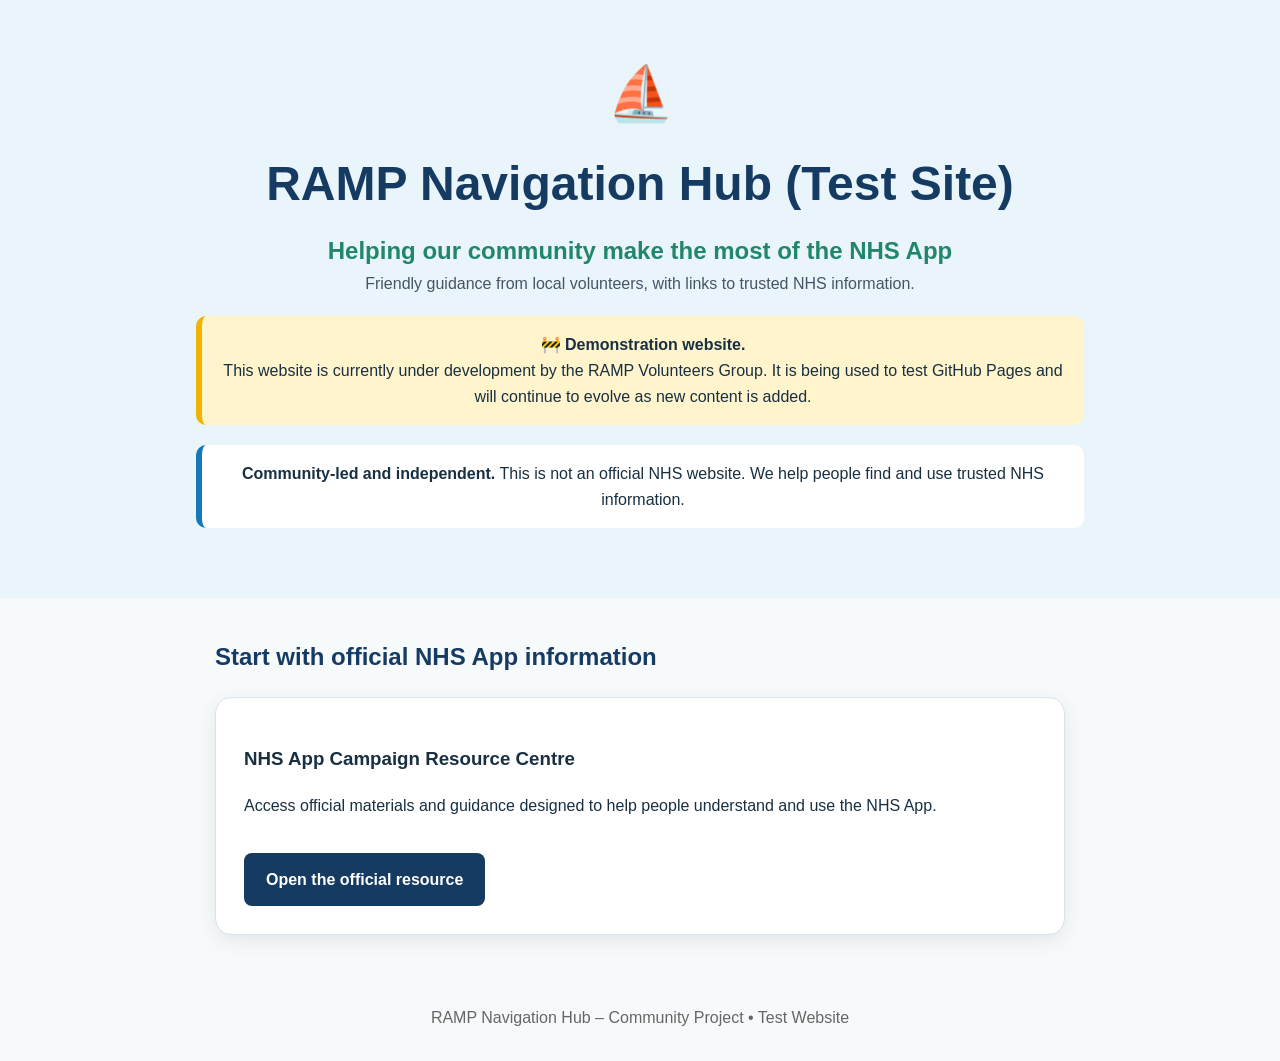
==== index.html @ baa87678 "Update index.html" ====
<!doctype html>
<html lang="en">
<head>
<meta charset="utf-8">
<meta name="viewport" content="width=device-width, initial-scale=1">
<title>RAMP Navigation Hub</title>
<style>
body{margin:0;font-family:Arial,sans-serif;background:#f7fafb;color:#183042;line-height:1.6}
.hero{background:#eaf5fb;padding:50px 20px;text-align:center}
h1{font-size:3rem;margin:.2em 0;color:#163b63}
h2{color:#163b63}
.tag{font-size:1.5rem;color:#22866d;font-weight:bold}
.intro{max-width:700px;margin:auto;color:#456}
.notice,.dev{max-width:850px;margin:20px auto;padding:16px;border-radius:10px}
.notice{background:#fff;border-left:6px solid #1479b8}
.dev{background:#fff4cc;border-left:6px solid #f0b400}
main{max-width:850px;margin:40px auto;padding:0 20px}
.card{background:white;border:1px solid #d9e3e8;border-radius:16px;padding:28px;box-shadow:0 6px 20px rgba(0,0,0,.08)}
.button{display:inline-block;margin-top:18px;background:#163b63;color:white;text-decoration:none;padding:14px 22px;border-radius:8px;font-weight:bold}
footer{text-align:center;padding:30px;color:#666}
</style>
</head>
<body>

<header class="hero">
<div style="font-size:54px">⛵</div>
<h1>RAMP Navigation Hub (Test Site)</h1>
<div class="tag">Helping our community make the most of the NHS App</div>
<p class="intro">Friendly guidance from local volunteers, with links to trusted NHS information.</p>

<div class="dev">
<strong>🚧 Demonstration website.</strong><br>
This website is currently under development by the RAMP Volunteers Group.
It is being used to test GitHub Pages and will continue to evolve as new content is added.
</div>

<div class="notice">
<strong>Community-led and independent.</strong>
This is not an official NHS website. We help people find and use trusted NHS information.
</div>
</header>

<main>
<h2>Start with official NHS App information</h2>

<div class="card">
<h3>NHS App Campaign Resource Centre</h3>
<p>Access official materials and guidance designed to help people understand and use the NHS App.</p>

<a class="button"
href="https://campaignresources.dhsc.gov.uk/campaigns/nhs-app/"
target="_blank">Open the official resource</a>
</div>
</main>

<footer>
RAMP Navigation Hub – Community Project • Test Website
</footer>

</body>
</html>
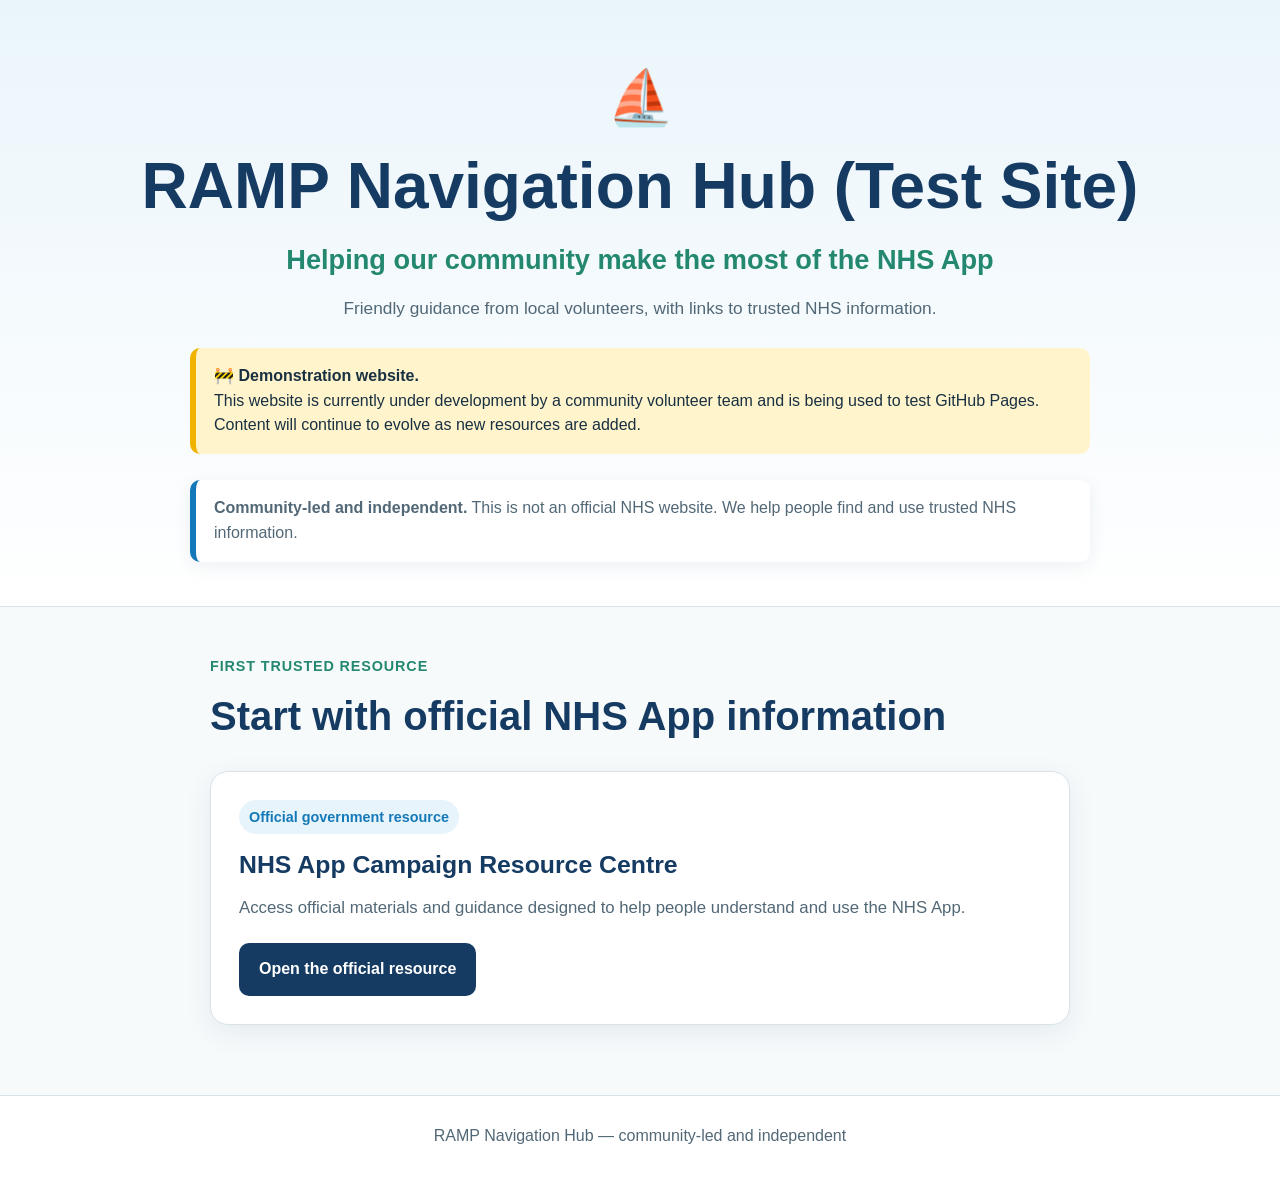
==== commit 6349e0c8: "Update index.html" ====
--- a/index.html
+++ b/index.html
@@ -1,62 +1,224 @@
-
 <!doctype html>
 <html lang="en">
 <head>
-<meta charset="utf-8">
-<meta name="viewport" content="width=device-width, initial-scale=1">
-<title>RAMP Navigation Hub</title>
-<style>
-body{margin:0;font-family:Arial,sans-serif;background:#f7fafb;color:#183042;line-height:1.6}
-.hero{background:#eaf5fb;padding:50px 20px;text-align:center}
-h1{font-size:3rem;margin:.2em 0;color:#163b63}
-h2{color:#163b63}
-.tag{font-size:1.5rem;color:#22866d;font-weight:bold}
-.intro{max-width:700px;margin:auto;color:#456}
-.notice,.dev{max-width:850px;margin:20px auto;padding:16px;border-radius:10px}
-.notice{background:#fff;border-left:6px solid #1479b8}
-.dev{background:#fff4cc;border-left:6px solid #f0b400}
-main{max-width:850px;margin:40px auto;padding:0 20px}
-.card{background:white;border:1px solid #d9e3e8;border-radius:16px;padding:28px;box-shadow:0 6px 20px rgba(0,0,0,.08)}
-.button{display:inline-block;margin-top:18px;background:#163b63;color:white;text-decoration:none;padding:14px 22px;border-radius:8px;font-weight:bold}
-footer{text-align:center;padding:30px;color:#666}
-</style>
+  <meta charset="utf-8">
+  <meta name="viewport" content="width=device-width, initial-scale=1">
+  <title>RAMP Navigation Hub (Test Site)</title>
+  <meta name="description" content="Helping our community make the most of the NHS App.">
+  <style>
+    :root {
+      --navy: #163b63;
+      --blue: #1479b8;
+      --green: #23886f;
+      --sky: #eaf5fb;
+      --yellow: #fff4cc;
+      --yellow-border: #f0b400;
+      --ink: #183042;
+      --muted: #526876;
+      --white: #ffffff;
+      --line: #d7e3e9;
+      --page: #f7fafb;
+    }
+
+    * { box-sizing: border-box; }
+
+    body {
+      margin: 0;
+      font-family: Arial, Helvetica, sans-serif;
+      color: var(--ink);
+      background: var(--page);
+      line-height: 1.55;
+    }
+
+    .hero {
+      background: linear-gradient(180deg, var(--sky), #ffffff);
+      padding: 56px 20px 44px;
+      text-align: center;
+      border-bottom: 1px solid var(--line);
+    }
+
+    .boat { font-size: 54px; margin-bottom: 12px; }
+
+    h1 {
+      margin: 0;
+      color: var(--navy);
+      font-size: clamp(2.2rem, 5vw, 4rem);
+      line-height: 1.08;
+    }
+
+    .strapline {
+      margin: 18px auto 0;
+      max-width: 760px;
+      color: var(--green);
+      font-size: clamp(1.2rem, 3vw, 1.7rem);
+      font-weight: 700;
+    }
+
+    .intro {
+      margin: 14px auto 0;
+      max-width: 720px;
+      color: var(--muted);
+      font-size: 1.08rem;
+    }
+
+    .banner,
+    .notice {
+      max-width: 900px;
+      margin: 26px auto 0;
+      padding: 16px 18px;
+      border-radius: 10px;
+      text-align: left;
+    }
+
+    .banner {
+      background: var(--yellow);
+      border-left: 6px solid var(--yellow-border);
+    }
+
+    .notice {
+      background: var(--white);
+      border-left: 6px solid var(--blue);
+      color: var(--muted);
+      box-shadow: 0 4px 18px rgba(18, 54, 83, 0.07);
+    }
+
+    main {
+      max-width: 900px;
+      margin: 0 auto;
+      padding: 48px 20px 70px;
+    }
+
+    .eyebrow {
+      color: var(--green);
+      font-weight: 700;
+      letter-spacing: .06em;
+      text-transform: uppercase;
+      font-size: .9rem;
+    }
+
+    h2 {
+      margin: 8px 0 24px;
+      color: var(--navy);
+      font-size: clamp(1.8rem, 4vw, 2.5rem);
+    }
+
+    .resource-card {
+      background: var(--white);
+      border: 1px solid var(--line);
+      border-radius: 18px;
+      padding: 28px;
+      box-shadow: 0 8px 28px rgba(18, 54, 83, 0.08);
+    }
+
+    .badge {
+      display: inline-block;
+      background: #e8f4fb;
+      color: var(--blue);
+      font-weight: 700;
+      padding: 6px 10px;
+      border-radius: 999px;
+      font-size: .9rem;
+      margin-bottom: 12px;
+    }
+
+    .resource-card h3 {
+      margin: 0 0 10px;
+      color: var(--navy);
+      font-size: 1.55rem;
+    }
+
+    .resource-card p {
+      margin: 0 0 22px;
+      color: var(--muted);
+      font-size: 1.05rem;
+    }
+
+    .button {
+      display: inline-block;
+      background: var(--navy);
+      color: var(--white);
+      text-decoration: none;
+      font-weight: 700;
+      padding: 14px 20px;
+      border-radius: 10px;
+    }
+
+    .button:hover,
+    .button:focus {
+      background: var(--blue);
+      outline: 3px solid var(--yellow-border);
+      outline-offset: 3px;
+    }
+
+    footer {
+      text-align: center;
+      padding: 28px 20px 40px;
+      color: var(--muted);
+      border-top: 1px solid var(--line);
+      background: var(--white);
+    }
+
+    @media (max-width: 600px) {
+      .hero { padding-top: 38px; }
+      .banner,
+      .notice,
+      .resource-card { padding: 20px; }
+    }
+  </style>
 </head>
+
 <body>
-
-<header class="hero">
-<div style="font-size:54px">⛵</div>
-<h1>RAMP Navigation Hub (Test Site)</h1>
-<div class="tag">Helping our community make the most of the NHS App</div>
-<p class="intro">Friendly guidance from local volunteers, with links to trusted NHS information.</p>
-
-<div class="dev">
-<strong>🚧 Demonstration website.</strong><br>
-This website is currently under development by the RAMP Volunteers Group.
-It is being used to test GitHub Pages and will continue to evolve as new content is added.
-</div>
-
-<div class="notice">
-<strong>Community-led and independent.</strong>
-This is not an official NHS website. We help people find and use trusted NHS information.
-</div>
-</header>
-
-<main>
-<h2>Start with official NHS App information</h2>
-
-<div class="card">
-<h3>NHS App Campaign Resource Centre</h3>
-<p>Access official materials and guidance designed to help people understand and use the NHS App.</p>
-
-<a class="button"
-href="https://campaignresources.dhsc.gov.uk/campaigns/nhs-app/"
-target="_blank">Open the official resource</a>
-</div>
-</main>
-
-<footer>
-RAMP Navigation Hub – Community Project • Test Website
-</footer>
-
+  <header class="hero">
+    <div class="boat" aria-hidden="true">⛵</div>
+
+    <h1>RAMP Navigation Hub (Test Site)</h1>
+
+    <p class="strapline">
+      Helping our community make the most of the NHS App
+    </p>
+
+    <p class="intro">
+      Friendly guidance from local volunteers, with links to trusted NHS information.
+    </p>
+
+    <div class="banner">
+      <strong>🚧 Demonstration website.</strong><br>
+      This website is currently under development by a community volunteer team and is being used to test GitHub Pages.
+      Content will continue to evolve as new resources are added.
+    </div>
+
+    <div class="notice">
+      <strong>Community-led and independent.</strong>
+      This is not an official NHS website. We help people find and use trusted NHS information.
+    </div>
+  </header>
+
+  <main>
+    <div class="eyebrow">First trusted resource</div>
+
+    <h2>Start with official NHS App information</h2>
+
+    <article class="resource-card">
+      <div class="badge">Official government resource</div>
+
+      <h3>NHS App Campaign Resource Centre</h3>
+
+      <p>
+        Access official materials and guidance designed to help people understand and use the NHS App.
+      </p>
+
+      <a
+        class="button"
+        href="https://campaignresources.dhsc.gov.uk/campaigns/nhs-app/"
+        target="_blank"
+        rel="noopener noreferrer">
+        Open the official resource
+      </a>
+    </article>
+  </main>
+
+  <footer>
+    RAMP Navigation Hub — community-led and independent
+  </footer>
 </body>
 </html>
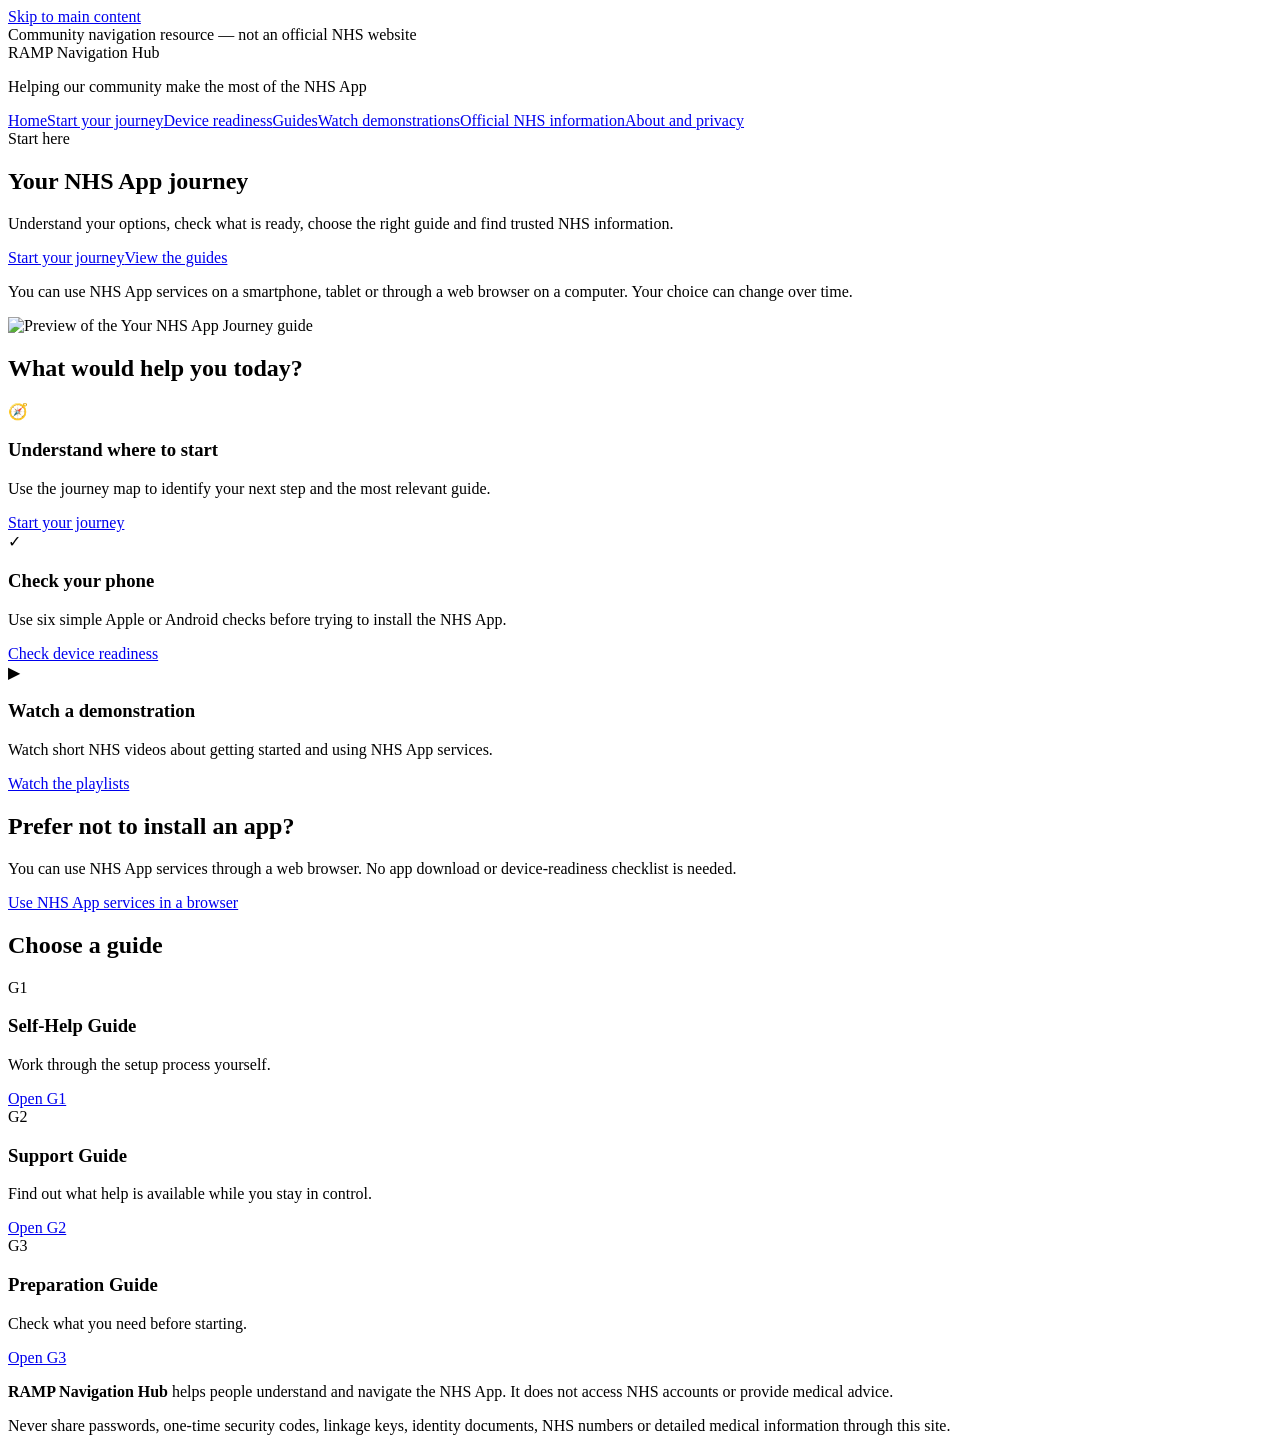
==== commit 14a7a509: "Add files via upload" ====
--- a/index.html
+++ b/index.html
@@ -1,224 +1,4 @@
-<!doctype html>
-<html lang="en">
-<head>
-  <meta charset="utf-8">
-  <meta name="viewport" content="width=device-width, initial-scale=1">
-  <title>RAMP Navigation Hub (Test Site)</title>
-  <meta name="description" content="Helping our community make the most of the NHS App.">
-  <style>
-    :root {
-      --navy: #163b63;
-      --blue: #1479b8;
-      --green: #23886f;
-      --sky: #eaf5fb;
-      --yellow: #fff4cc;
-      --yellow-border: #f0b400;
-      --ink: #183042;
-      --muted: #526876;
-      --white: #ffffff;
-      --line: #d7e3e9;
-      --page: #f7fafb;
-    }
-
-    * { box-sizing: border-box; }
-
-    body {
-      margin: 0;
-      font-family: Arial, Helvetica, sans-serif;
-      color: var(--ink);
-      background: var(--page);
-      line-height: 1.55;
-    }
-
-    .hero {
-      background: linear-gradient(180deg, var(--sky), #ffffff);
-      padding: 56px 20px 44px;
-      text-align: center;
-      border-bottom: 1px solid var(--line);
-    }
-
-    .boat { font-size: 54px; margin-bottom: 12px; }
-
-    h1 {
-      margin: 0;
-      color: var(--navy);
-      font-size: clamp(2.2rem, 5vw, 4rem);
-      line-height: 1.08;
-    }
-
-    .strapline {
-      margin: 18px auto 0;
-      max-width: 760px;
-      color: var(--green);
-      font-size: clamp(1.2rem, 3vw, 1.7rem);
-      font-weight: 700;
-    }
-
-    .intro {
-      margin: 14px auto 0;
-      max-width: 720px;
-      color: var(--muted);
-      font-size: 1.08rem;
-    }
-
-    .banner,
-    .notice {
-      max-width: 900px;
-      margin: 26px auto 0;
-      padding: 16px 18px;
-      border-radius: 10px;
-      text-align: left;
-    }
-
-    .banner {
-      background: var(--yellow);
-      border-left: 6px solid var(--yellow-border);
-    }
-
-    .notice {
-      background: var(--white);
-      border-left: 6px solid var(--blue);
-      color: var(--muted);
-      box-shadow: 0 4px 18px rgba(18, 54, 83, 0.07);
-    }
-
-    main {
-      max-width: 900px;
-      margin: 0 auto;
-      padding: 48px 20px 70px;
-    }
-
-    .eyebrow {
-      color: var(--green);
-      font-weight: 700;
-      letter-spacing: .06em;
-      text-transform: uppercase;
-      font-size: .9rem;
-    }
-
-    h2 {
-      margin: 8px 0 24px;
-      color: var(--navy);
-      font-size: clamp(1.8rem, 4vw, 2.5rem);
-    }
-
-    .resource-card {
-      background: var(--white);
-      border: 1px solid var(--line);
-      border-radius: 18px;
-      padding: 28px;
-      box-shadow: 0 8px 28px rgba(18, 54, 83, 0.08);
-    }
-
-    .badge {
-      display: inline-block;
-      background: #e8f4fb;
-      color: var(--blue);
-      font-weight: 700;
-      padding: 6px 10px;
-      border-radius: 999px;
-      font-size: .9rem;
-      margin-bottom: 12px;
-    }
-
-    .resource-card h3 {
-      margin: 0 0 10px;
-      color: var(--navy);
-      font-size: 1.55rem;
-    }
-
-    .resource-card p {
-      margin: 0 0 22px;
-      color: var(--muted);
-      font-size: 1.05rem;
-    }
-
-    .button {
-      display: inline-block;
-      background: var(--navy);
-      color: var(--white);
-      text-decoration: none;
-      font-weight: 700;
-      padding: 14px 20px;
-      border-radius: 10px;
-    }
-
-    .button:hover,
-    .button:focus {
-      background: var(--blue);
-      outline: 3px solid var(--yellow-border);
-      outline-offset: 3px;
-    }
-
-    footer {
-      text-align: center;
-      padding: 28px 20px 40px;
-      color: var(--muted);
-      border-top: 1px solid var(--line);
-      background: var(--white);
-    }
-
-    @media (max-width: 600px) {
-      .hero { padding-top: 38px; }
-      .banner,
-      .notice,
-      .resource-card { padding: 20px; }
-    }
-  </style>
-</head>
-
-<body>
-  <header class="hero">
-    <div class="boat" aria-hidden="true">⛵</div>
-
-    <h1>RAMP Navigation Hub (Test Site)</h1>
-
-    <p class="strapline">
-      Helping our community make the most of the NHS App
-    </p>
-
-    <p class="intro">
-      Friendly guidance from local volunteers, with links to trusted NHS information.
-    </p>
-
-    <div class="banner">
-      <strong>🚧 Demonstration website.</strong><br>
-      This website is currently under development by a community volunteer team and is being used to test GitHub Pages.
-      Content will continue to evolve as new resources are added.
-    </div>
-
-    <div class="notice">
-      <strong>Community-led and independent.</strong>
-      This is not an official NHS website. We help people find and use trusted NHS information.
-    </div>
-  </header>
-
-  <main>
-    <div class="eyebrow">First trusted resource</div>
-
-    <h2>Start with official NHS App information</h2>
-
-    <article class="resource-card">
-      <div class="badge">Official government resource</div>
-
-      <h3>NHS App Campaign Resource Centre</h3>
-
-      <p>
-        Access official materials and guidance designed to help people understand and use the NHS App.
-      </p>
-
-      <a
-        class="button"
-        href="https://campaignresources.dhsc.gov.uk/campaigns/nhs-app/"
-        target="_blank"
-        rel="noopener noreferrer">
-        Open the official resource
-      </a>
-    </article>
-  </main>
-
-  <footer>
-    RAMP Navigation Hub — community-led and independent
-  </footer>
-</body>
-</html>
+<!doctype html><html lang="en-GB"><head><meta charset="utf-8"><meta name="viewport" content="width=device-width,initial-scale=1"><meta name="description" content="Community guidance to help people discover, prepare for and use the NHS App."><title>Home | RAMP Navigation Hub</title><link rel="stylesheet" href="assets/css/styles.css"></head><body><a class="skip" href="#main">Skip to main content</a><div class="notice">Community navigation resource — not an official NHS website</div><header class="site-header"><div class="topbar"><div class="brand">RAMP Navigation Hub</div><p class="tagline">Helping our community make the most of the NHS App</p></div></header><nav class="nav" aria-label="Main navigation"><div class="nav-inner"><a href="index.html" aria-current="page">Home</a><a href="journey.html">Start your journey</a><a href="readiness.html">Device readiness</a><a href="guides.html">Guides</a><a href="videos.html">Watch demonstrations</a><a href="resources.html">Official NHS information</a><a href="about.html">About and privacy</a></div></nav><main id="main"><section class="hero"><div><span class="badge">Start here</span><h1>Your NHS App journey</h1><p class="lead">Understand your options, check what is ready, choose the right guide and find trusted NHS information.</p><div class="actions"><a class="button" href="journey.html">Start your journey</a><a class="button secondary" href="guides.html">View the guides</a></div><p class="small">You can use NHS App services on a smartphone, tablet or through a web browser on a computer. Your choice can change over time.</p></div><img src="assets/images/your-nhs-app-journey.jpg" alt="Preview of the Your NHS App Journey guide"></section>
+<h2>What would help you today?</h2><div class="grid"><article class="card blue"><div class="icon-route">🧭</div><h3>Understand where to start</h3><p>Use the journey map to identify your next step and the most relevant guide.</p><a href="journey.html">Start your journey</a></article><article class="card green"><div class="icon-route">✓</div><h3>Check your phone</h3><p>Use six simple Apple or Android checks before trying to install the NHS App.</p><a href="readiness.html">Check device readiness</a></article><article class="card orange"><div class="icon-route">▶</div><h3>Watch a demonstration</h3><p>Watch short NHS videos about getting started and using NHS App services.</p><a href="videos.html">Watch the playlists</a></article></div>
+<div class="callout green"><h2>Prefer not to install an app?</h2><p>You can use NHS App services through a web browser. No app download or device-readiness checklist is needed.</p><a class="button green" href="https://www.nhsapp.service.nhs.uk/" target="_blank" rel="noopener">Use NHS App services in a browser</a></div>
+<h2>Choose a guide</h2><div class="grid"><article class="card blue"><span class="badge">G1</span><h3>Self-Help Guide</h3><p>Work through the setup process yourself.</p><a href="guides.html#g1">Open G1</a></article><article class="card green"><span class="badge green">G2</span><h3>Support Guide</h3><p>Find out what help is available while you stay in control.</p><a href="guides.html#g2">Open G2</a></article><article class="card orange"><span class="badge orange">G3</span><h3>Preparation Guide</h3><p>Check what you need before starting.</p><a href="guides.html#g3">Open G3</a></article></div></main><footer class="footer"><div class="footer-inner"><p><strong>RAMP Navigation Hub</strong> helps people understand and navigate the NHS App. It does not access NHS accounts or provide medical advice.</p><p class="small">Never share passwords, one-time security codes, linkage keys, identity documents, NHS numbers or detailed medical information through this site.</p></div></footer><script src="assets/js/site.js"></script></body></html>
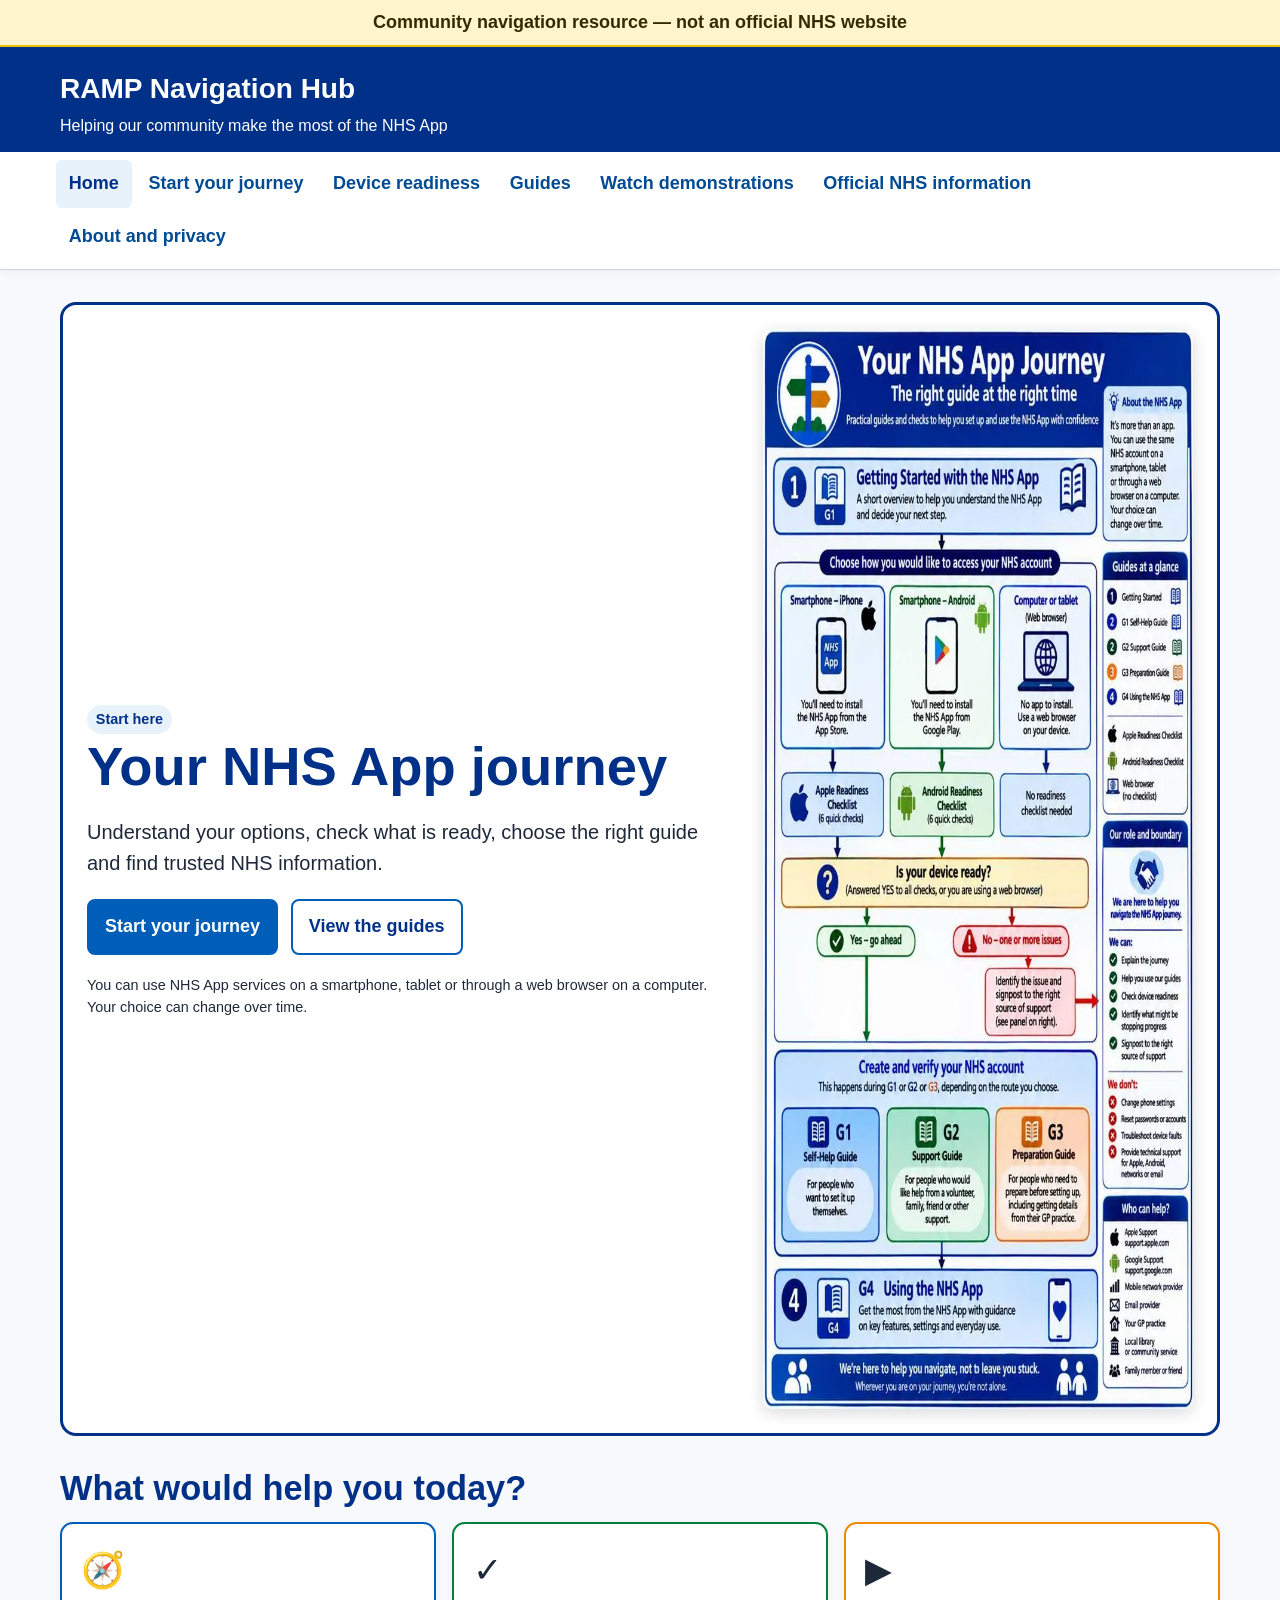
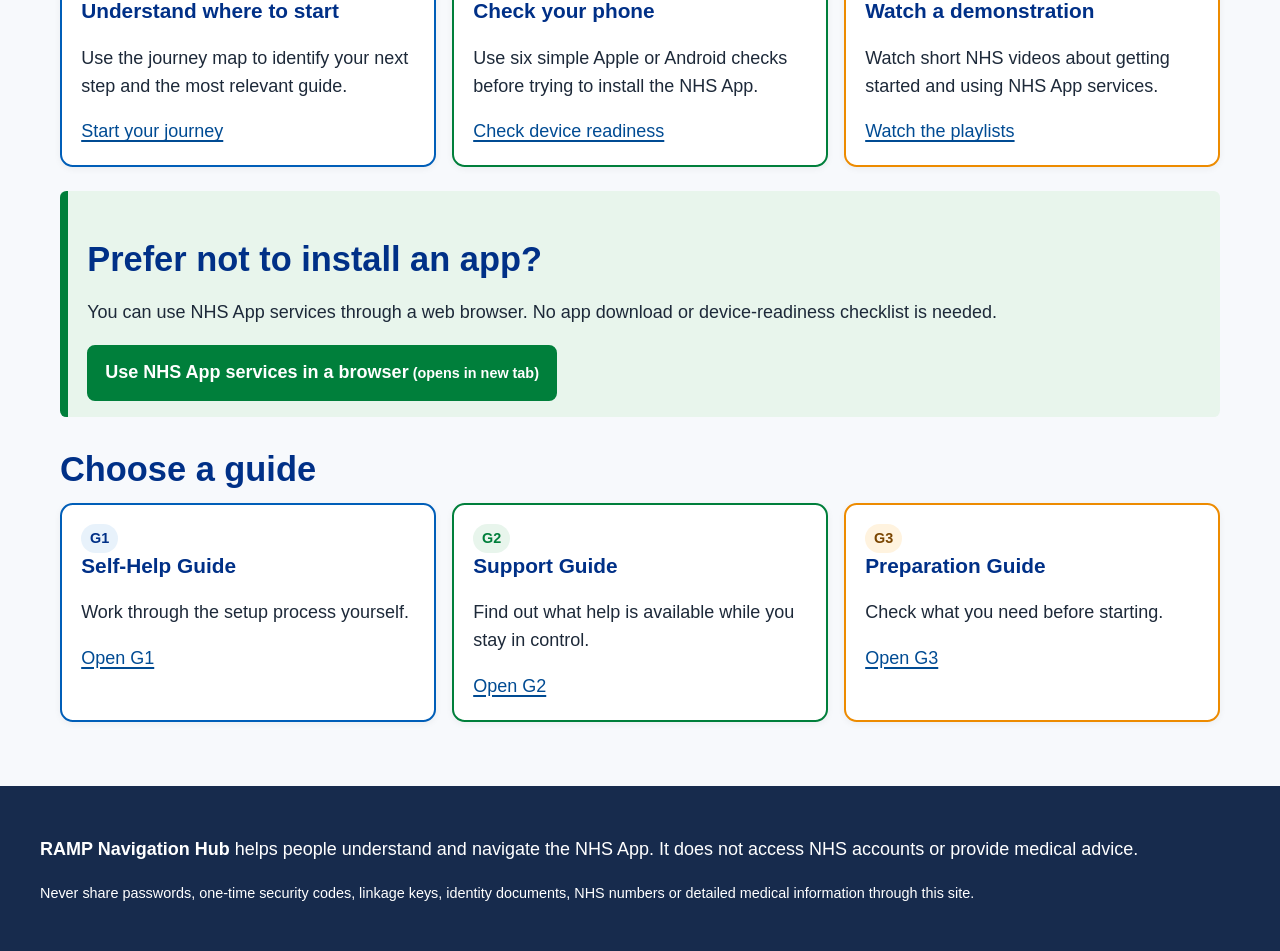
==== commit f1f8f38e: "Add files via upload" ====
--- a/index.html
+++ b/index.html
@@ -1,4 +1,5 @@
-<!doctype html><html lang="en-GB"><head><meta charset="utf-8"><meta name="viewport" content="width=device-width,initial-scale=1"><meta name="description" content="Community guidance to help people discover, prepare for and use the NHS App."><title>Home | RAMP Navigation Hub</title><link rel="stylesheet" href="assets/css/styles.css"></head><body><a class="skip" href="#main">Skip to main content</a><div class="notice">Community navigation resource — not an official NHS website</div><header class="site-header"><div class="topbar"><div class="brand">RAMP Navigation Hub</div><p class="tagline">Helping our community make the most of the NHS App</p></div></header><nav class="nav" aria-label="Main navigation"><div class="nav-inner"><a href="index.html" aria-current="page">Home</a><a href="journey.html">Start your journey</a><a href="readiness.html">Device readiness</a><a href="guides.html">Guides</a><a href="videos.html">Watch demonstrations</a><a href="resources.html">Official NHS information</a><a href="about.html">About and privacy</a></div></nav><main id="main"><section class="hero"><div><span class="badge">Start here</span><h1>Your NHS App journey</h1><p class="lead">Understand your options, check what is ready, choose the right guide and find trusted NHS information.</p><div class="actions"><a class="button" href="journey.html">Start your journey</a><a class="button secondary" href="guides.html">View the guides</a></div><p class="small">You can use NHS App services on a smartphone, tablet or through a web browser on a computer. Your choice can change over time.</p></div><img src="assets/images/your-nhs-app-journey.jpg" alt="Preview of the Your NHS App Journey guide"></section>
+<!DOCTYPE html>
+<html lang="en-GB"><head><meta charset="utf-8"/><meta content="width=device-width,initial-scale=1" name="viewport"/><meta content="Community guidance to help people discover, prepare for and use the NHS App." name="description"/><title>Home | RAMP Navigation Hub</title><link href="assets/css/styles.css" rel="stylesheet"/></head><body><a class="skip" href="#main">Skip to main content</a><div class="notice">Community navigation resource — not an official NHS website</div><header class="site-header"><div class="topbar"><div class="brand">RAMP Navigation Hub</div><p class="tagline">Helping our community make the most of the NHS App</p></div></header><nav aria-label="Main navigation" class="nav"><div class="nav-inner"><a aria-current="page" href="index.html">Home</a><a href="journey.html">Start your journey</a><a href="readiness.html">Device readiness</a><a href="guides.html">Guides</a><a href="videos.html">Watch demonstrations</a><a href="resources.html">Official NHS information</a><a href="about.html">About and privacy</a></div></nav><main id="main"><section class="hero"><div><span class="badge">Start here</span><h1>Your NHS App journey</h1><p class="lead">Understand your options, check what is ready, choose the right guide and find trusted NHS information.</p><div class="actions"><a class="button" href="journey.html">Start your journey</a><a class="button secondary" href="guides.html">View the guides</a></div><p class="small">You can use NHS App services on a smartphone, tablet or through a web browser on a computer. Your choice can change over time.</p></div><img alt="Preview of the Your NHS App Journey guide" decoding="async" fetchpriority="high" height="1080" loading="eager" src="assets/images/your-nhs-app-journey.webp" width="720"/></section>
 <h2>What would help you today?</h2><div class="grid"><article class="card blue"><div class="icon-route">🧭</div><h3>Understand where to start</h3><p>Use the journey map to identify your next step and the most relevant guide.</p><a href="journey.html">Start your journey</a></article><article class="card green"><div class="icon-route">✓</div><h3>Check your phone</h3><p>Use six simple Apple or Android checks before trying to install the NHS App.</p><a href="readiness.html">Check device readiness</a></article><article class="card orange"><div class="icon-route">▶</div><h3>Watch a demonstration</h3><p>Watch short NHS videos about getting started and using NHS App services.</p><a href="videos.html">Watch the playlists</a></article></div>
-<div class="callout green"><h2>Prefer not to install an app?</h2><p>You can use NHS App services through a web browser. No app download or device-readiness checklist is needed.</p><a class="button green" href="https://www.nhsapp.service.nhs.uk/" target="_blank" rel="noopener">Use NHS App services in a browser</a></div>
+<div class="callout green"><h2>Prefer not to install an app?</h2><p>You can use NHS App services through a web browser. No app download or device-readiness checklist is needed.</p><a class="button green" href="https://www.nhsapp.service.nhs.uk/" rel="noopener" target="_blank">Use NHS App services in a browser</a></div>
 <h2>Choose a guide</h2><div class="grid"><article class="card blue"><span class="badge">G1</span><h3>Self-Help Guide</h3><p>Work through the setup process yourself.</p><a href="guides.html#g1">Open G1</a></article><article class="card green"><span class="badge green">G2</span><h3>Support Guide</h3><p>Find out what help is available while you stay in control.</p><a href="guides.html#g2">Open G2</a></article><article class="card orange"><span class="badge orange">G3</span><h3>Preparation Guide</h3><p>Check what you need before starting.</p><a href="guides.html#g3">Open G3</a></article></div></main><footer class="footer"><div class="footer-inner"><p><strong>RAMP Navigation Hub</strong> helps people understand and navigate the NHS App. It does not access NHS accounts or provide medical advice.</p><p class="small">Never share passwords, one-time security codes, linkage keys, identity documents, NHS numbers or detailed medical information through this site.</p></div></footer><script src="assets/js/site.js"></script></body></html>
--- a/assets/css/styles.css
+++ b/assets/css/styles.css
@@ -0,0 +1,5 @@
+
+:root{--navy:#003087;--blue:#005eb8;--pale:#e8f2fb;--green:#007f3b;--pale-green:#e8f5ec;--orange:#ed8b00;--pale-orange:#fff3df;--purple:#4c1d95;--ink:#1d2939;--muted:#475467;--line:#cbd5e1;--bg:#f7f9fc;--white:#fff;--focus:#ffdd00}
+*{box-sizing:border-box}html{scroll-behavior:smooth}body{margin:0;font-family:Arial,Helvetica,sans-serif;color:var(--ink);background:var(--bg);line-height:1.55;font-size:18px}a{color:#004b93;text-decoration-thickness:2px;text-underline-offset:3px}a:hover{text-decoration-thickness:3px}a:focus,button:focus{outline:4px solid var(--focus);outline-offset:3px}.skip{position:absolute;left:-9999px}.skip:focus{left:1rem;top:1rem;background:#fff;padding:.7rem;z-index:1000}.site-header{background:var(--navy);color:#fff}.topbar{max-width:1200px;margin:auto;padding:1.25rem 1.25rem .8rem}.brand{font-size:1.75rem;font-weight:800}.tagline{margin:.2rem 0 0;font-size:1rem}.notice{background:#fff4cc;color:#332b00;border-bottom:2px solid #e6c200;padding:.55rem 1rem;text-align:center;font-weight:700}.nav{background:#fff;border-bottom:1px solid var(--line);box-shadow:0 2px 8px rgba(0,0,0,.05)}.nav-inner{max-width:1200px;margin:auto;display:flex;flex-wrap:wrap;gap:.25rem;padding:.5rem 1rem}.nav a{display:block;padding:.65rem .8rem;border-radius:.4rem;text-decoration:none;font-weight:700}.nav a[aria-current=page],.nav a:hover{background:var(--pale);color:var(--navy)}main{max-width:1200px;margin:auto;padding:2rem 1.25rem 4rem}h1{font-size:clamp(2rem,5vw,3.4rem);line-height:1.1;color:var(--navy);margin:.2rem 0 1rem}h2{font-size:clamp(1.5rem,3vw,2.15rem);line-height:1.2;color:var(--navy);margin:2rem 0 .8rem}h3{font-size:1.3rem;line-height:1.25}.lead{font-size:1.25rem;max-width:860px}.hero{display:grid;grid-template-columns:1.2fr .8fr;gap:2rem;align-items:center;background:#fff;border:3px solid var(--navy);border-radius:1rem;padding:1.5rem}.hero img{width:100%;border-radius:.6rem;box-shadow:0 4px 16px rgba(0,0,0,.15)}.actions{display:flex;flex-wrap:wrap;gap:.8rem;margin:1.2rem 0}.button{display:inline-block;background:var(--blue);color:#fff!important;text-decoration:none;padding:.75rem 1rem;border-radius:.5rem;font-weight:800;border:2px solid var(--blue)}.button:hover{background:var(--navy)}.button.secondary{background:#fff;color:var(--navy)!important}.button.green{background:var(--green);border-color:var(--green)}.button.orange{background:var(--orange);border-color:var(--orange);color:#1f1f1f!important}.grid{display:grid;grid-template-columns:repeat(3,minmax(0,1fr));gap:1rem}.grid.two{grid-template-columns:repeat(2,minmax(0,1fr))}.card{background:#fff;border:2px solid var(--line);border-radius:.8rem;padding:1.2rem;box-shadow:0 2px 7px rgba(0,0,0,.05)}.card h3{margin-top:0;color:var(--navy)}.card.blue{border-color:var(--blue)}.card.green{border-color:var(--green)}.card.orange{border-color:var(--orange)}.card img{width:100%;height:250px;object-fit:contain;background:#eef2f6;border-radius:.4rem}.badge{display:inline-block;padding:.2rem .55rem;border-radius:999px;background:var(--pale);color:var(--navy);font-size:.9rem;font-weight:800}.badge.green{background:var(--pale-green);color:var(--green)}.badge.orange{background:var(--pale-orange);color:#7a4500}.callout{border-left:8px solid var(--blue);background:var(--pale);padding:1rem 1.2rem;margin:1.5rem 0;border-radius:.4rem}.callout.warning{border-color:var(--orange);background:var(--pale-orange)}.callout.green{border-color:var(--green);background:var(--pale-green)}.checklist{list-style:none;padding:0}.checklist li{margin:.5rem 0;padding-left:2rem;position:relative}.checklist li:before{content:'✓';position:absolute;left:0;color:var(--green);font-weight:900}.steps{counter-reset:step;list-style:none;padding:0;display:grid;gap:.9rem}.steps li{counter-increment:step;background:#fff;border:2px solid var(--line);border-radius:.7rem;padding:1rem 1rem 1rem 4rem;position:relative}.steps li:before{content:counter(step);position:absolute;left:1rem;top:.8rem;width:2.2rem;height:2.2rem;border-radius:50%;background:var(--navy);color:#fff;display:grid;place-items:center;font-weight:900}.resource-list{display:grid;gap:.8rem}.resource{background:#fff;border:1px solid var(--line);border-radius:.6rem;padding:1rem}.resource h3{margin:.1rem 0 .4rem}.meta{color:var(--muted);font-size:.95rem}.video-wrap{position:relative;padding-bottom:56.25%;height:0;overflow:hidden;border-radius:.7rem;background:#111}.video-wrap iframe{position:absolute;inset:0;width:100%;height:100%;border:0}.video-list{padding-left:1.3rem}.video-list li{margin:.6rem 0}.table-wrap{overflow-x:auto}.sources{width:100%;border-collapse:collapse;background:#fff;font-size:.95rem}.sources th,.sources td{border:1px solid var(--line);padding:.65rem;vertical-align:top}.sources th{background:var(--navy);color:#fff;text-align:left}.footer{background:#172b4d;color:#fff;padding:2rem 1rem}.footer-inner{max-width:1200px;margin:auto}.footer a{color:#fff}.small{font-size:.9rem}.icon-route{font-size:2.2rem}.breadcrumbs{font-size:.95rem;margin-bottom:1rem}.breadcrumbs a{color:var(--muted)}@media(max-width:850px){body{font-size:17px}.hero,.grid,.grid.two{grid-template-columns:1fr}.card img{height:auto}.nav-inner{display:block}.nav a{border-radius:0}.hero{padding:1rem}}@media print{.nav,.notice,.actions,.skip{display:none}body{background:#fff;font-size:12pt}.card,.hero{box-shadow:none;break-inside:avoid}main{max-width:none;padding:0}}
+
+.video-placeholder{min-height:260px;border-radius:.7rem;background:#eef2f6;border:2px solid var(--line);display:flex;flex-direction:column;align-items:center;justify-content:center;text-align:center;padding:1.5rem}.video-placeholder p{max-width:34rem;margin:.35rem auto}.video-placeholder .button{font:inherit;cursor:pointer}.video-wrap{margin-top:1rem}
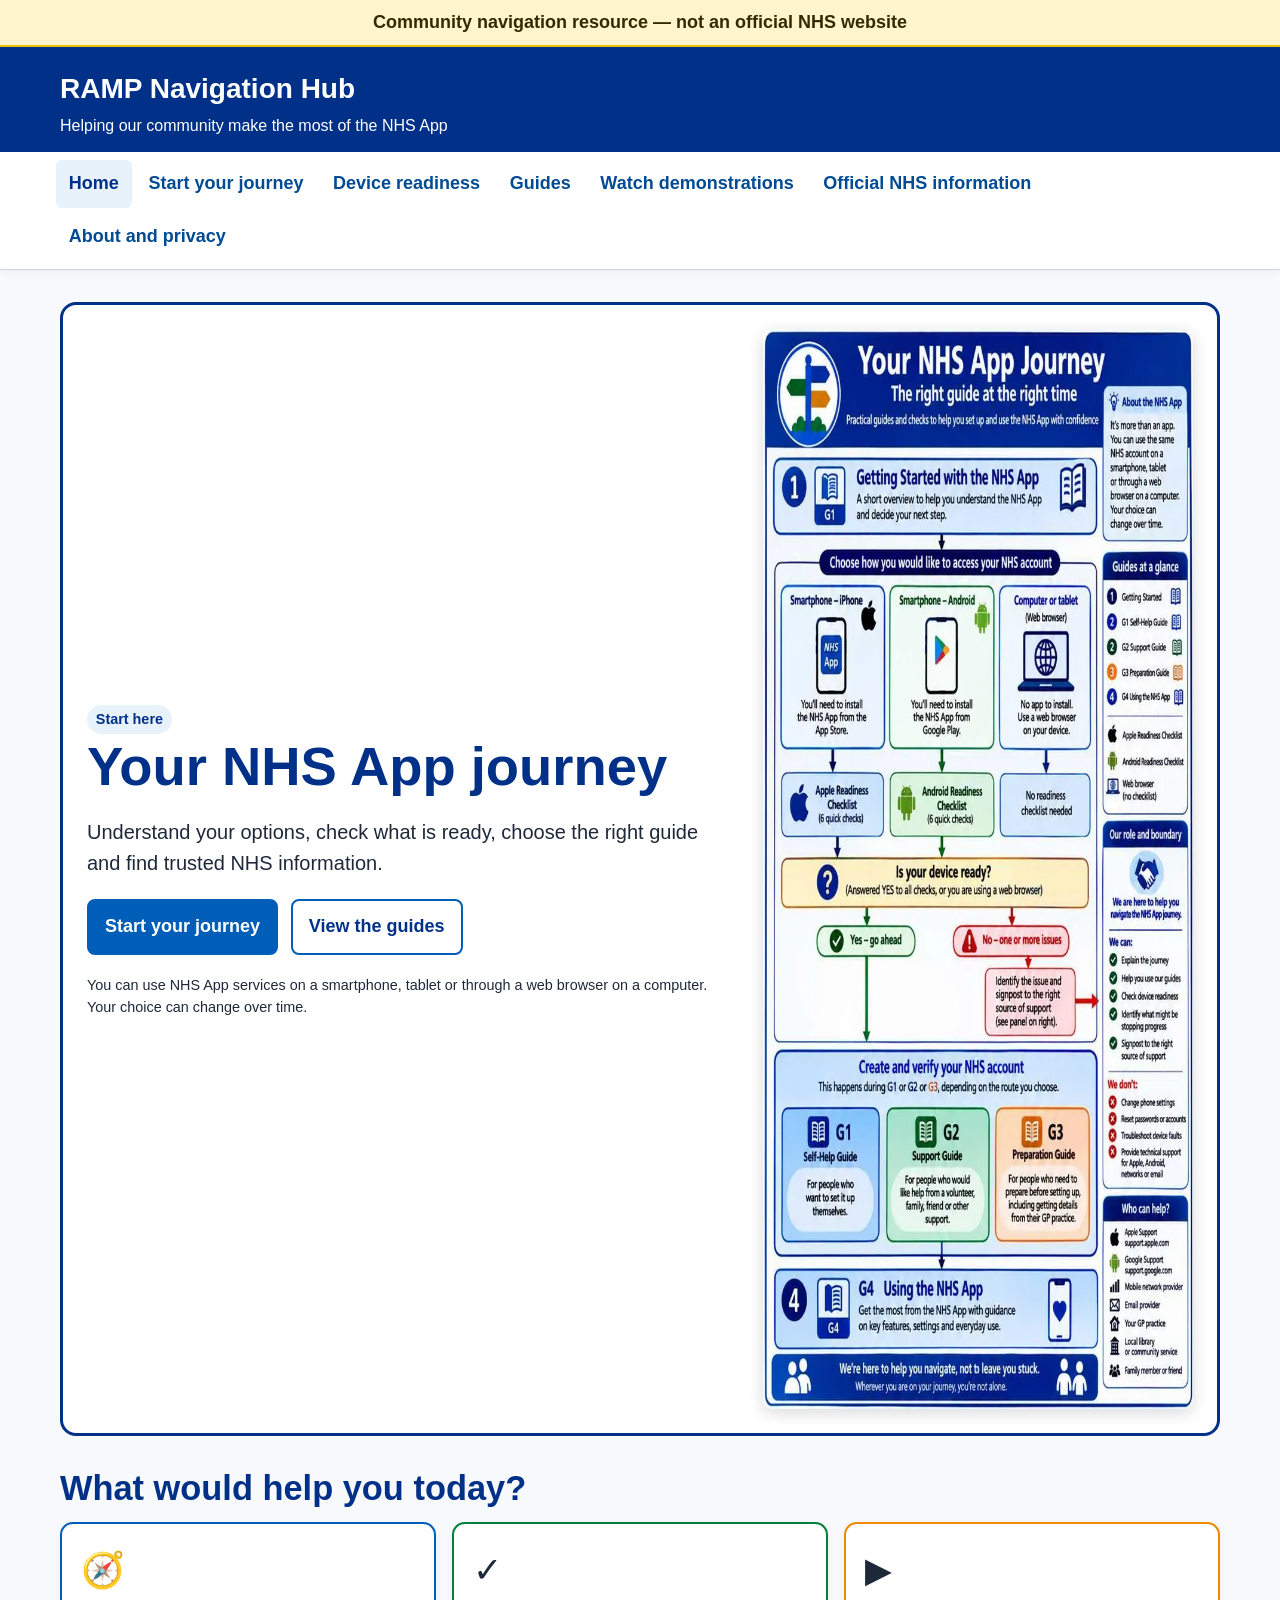
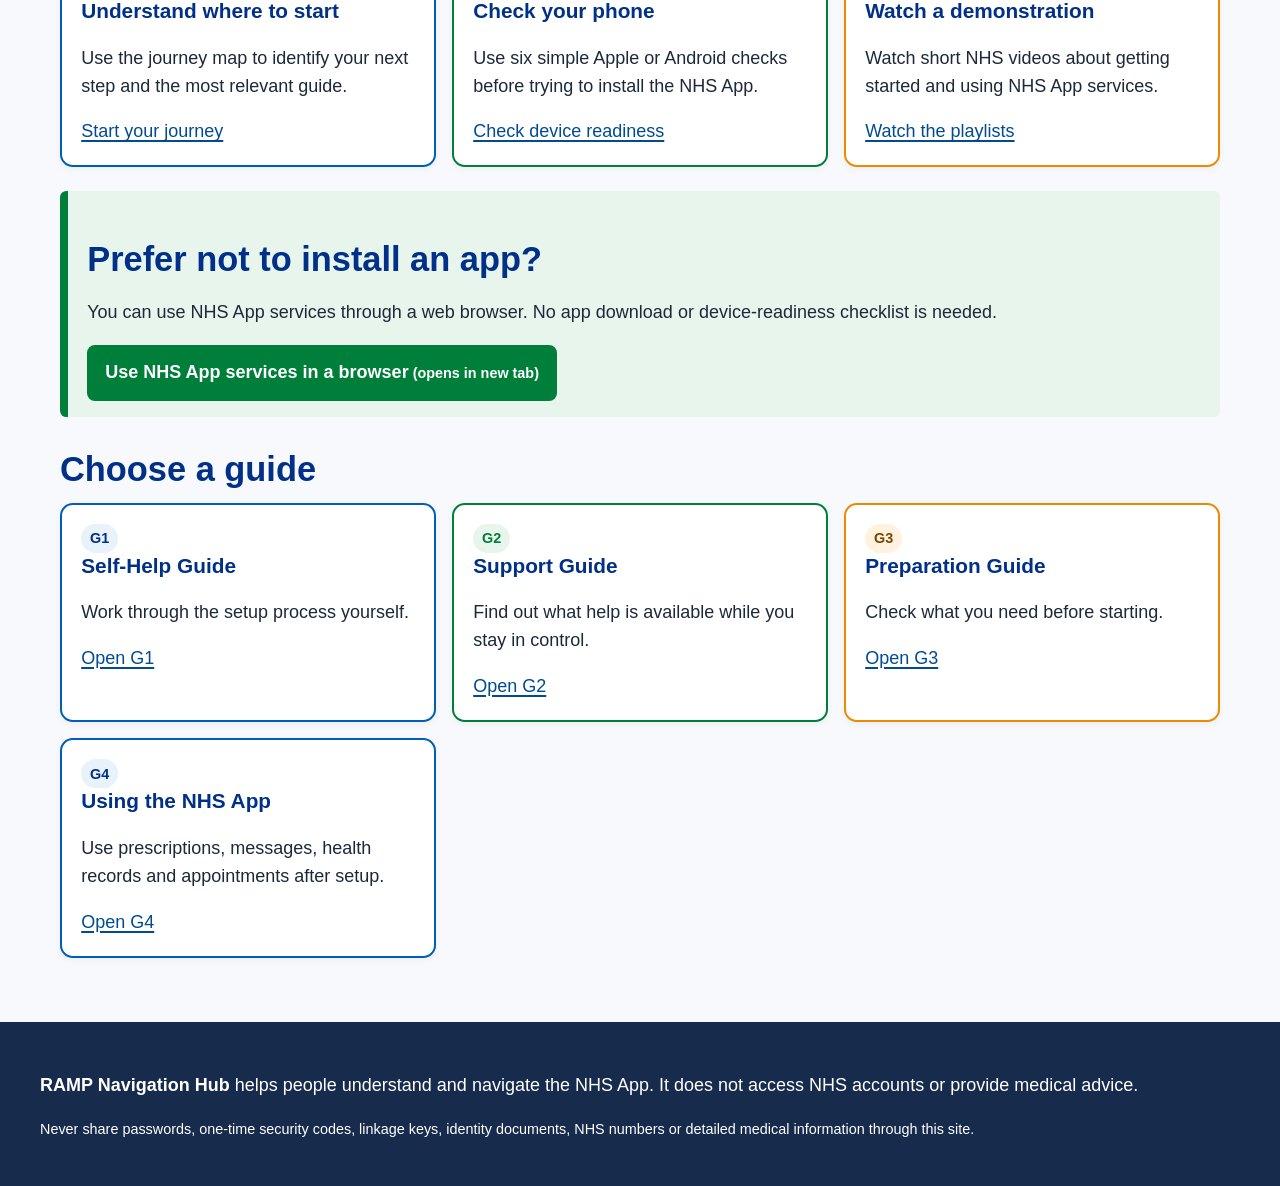
==== commit 0cfa2880: "Add files via upload" ====
--- a/index.html
+++ b/index.html
@@ -1,5 +1,6 @@
 <!DOCTYPE html>
+
 <html lang="en-GB"><head><meta charset="utf-8"/><meta content="width=device-width,initial-scale=1" name="viewport"/><meta content="Community guidance to help people discover, prepare for and use the NHS App." name="description"/><title>Home | RAMP Navigation Hub</title><link href="assets/css/styles.css" rel="stylesheet"/></head><body><a class="skip" href="#main">Skip to main content</a><div class="notice">Community navigation resource — not an official NHS website</div><header class="site-header"><div class="topbar"><div class="brand">RAMP Navigation Hub</div><p class="tagline">Helping our community make the most of the NHS App</p></div></header><nav aria-label="Main navigation" class="nav"><div class="nav-inner"><a aria-current="page" href="index.html">Home</a><a href="journey.html">Start your journey</a><a href="readiness.html">Device readiness</a><a href="guides.html">Guides</a><a href="videos.html">Watch demonstrations</a><a href="resources.html">Official NHS information</a><a href="about.html">About and privacy</a></div></nav><main id="main"><section class="hero"><div><span class="badge">Start here</span><h1>Your NHS App journey</h1><p class="lead">Understand your options, check what is ready, choose the right guide and find trusted NHS information.</p><div class="actions"><a class="button" href="journey.html">Start your journey</a><a class="button secondary" href="guides.html">View the guides</a></div><p class="small">You can use NHS App services on a smartphone, tablet or through a web browser on a computer. Your choice can change over time.</p></div><img alt="Preview of the Your NHS App Journey guide" decoding="async" fetchpriority="high" height="1080" loading="eager" src="assets/images/your-nhs-app-journey.webp" width="720"/></section>
 <h2>What would help you today?</h2><div class="grid"><article class="card blue"><div class="icon-route">🧭</div><h3>Understand where to start</h3><p>Use the journey map to identify your next step and the most relevant guide.</p><a href="journey.html">Start your journey</a></article><article class="card green"><div class="icon-route">✓</div><h3>Check your phone</h3><p>Use six simple Apple or Android checks before trying to install the NHS App.</p><a href="readiness.html">Check device readiness</a></article><article class="card orange"><div class="icon-route">▶</div><h3>Watch a demonstration</h3><p>Watch short NHS videos about getting started and using NHS App services.</p><a href="videos.html">Watch the playlists</a></article></div>
 <div class="callout green"><h2>Prefer not to install an app?</h2><p>You can use NHS App services through a web browser. No app download or device-readiness checklist is needed.</p><a class="button green" href="https://www.nhsapp.service.nhs.uk/" rel="noopener" target="_blank">Use NHS App services in a browser</a></div>
-<h2>Choose a guide</h2><div class="grid"><article class="card blue"><span class="badge">G1</span><h3>Self-Help Guide</h3><p>Work through the setup process yourself.</p><a href="guides.html#g1">Open G1</a></article><article class="card green"><span class="badge green">G2</span><h3>Support Guide</h3><p>Find out what help is available while you stay in control.</p><a href="guides.html#g2">Open G2</a></article><article class="card orange"><span class="badge orange">G3</span><h3>Preparation Guide</h3><p>Check what you need before starting.</p><a href="guides.html#g3">Open G3</a></article></div></main><footer class="footer"><div class="footer-inner"><p><strong>RAMP Navigation Hub</strong> helps people understand and navigate the NHS App. It does not access NHS accounts or provide medical advice.</p><p class="small">Never share passwords, one-time security codes, linkage keys, identity documents, NHS numbers or detailed medical information through this site.</p></div></footer><script src="assets/js/site.js"></script></body></html>+<h2>Choose a guide</h2><div class="grid"><article class="card blue"><span class="badge">G1</span><h3>Self-Help Guide</h3><p>Work through the setup process yourself.</p><a href="guides.html#g1">Open G1</a></article><article class="card green"><span class="badge green">G2</span><h3>Support Guide</h3><p>Find out what help is available while you stay in control.</p><a href="guides.html#g2">Open G2</a></article><article class="card orange"><span class="badge orange">G3</span><h3>Preparation Guide</h3><p>Check what you need before starting.</p><a href="guides.html#g3">Open G3</a></article><article class="card blue"><span class="badge">G4</span><h3>Using the NHS App</h3><p>Use prescriptions, messages, health records and appointments after setup.</p><a href="guides.html#g4">Open G4</a></article></div></main><footer class="footer"><div class="footer-inner"><p><strong>RAMP Navigation Hub</strong> helps people understand and navigate the NHS App. It does not access NHS accounts or provide medical advice.</p><p class="small">Never share passwords, one-time security codes, linkage keys, identity documents, NHS numbers or detailed medical information through this site.</p></div></footer><script src="assets/js/site.js"></script></body></html>
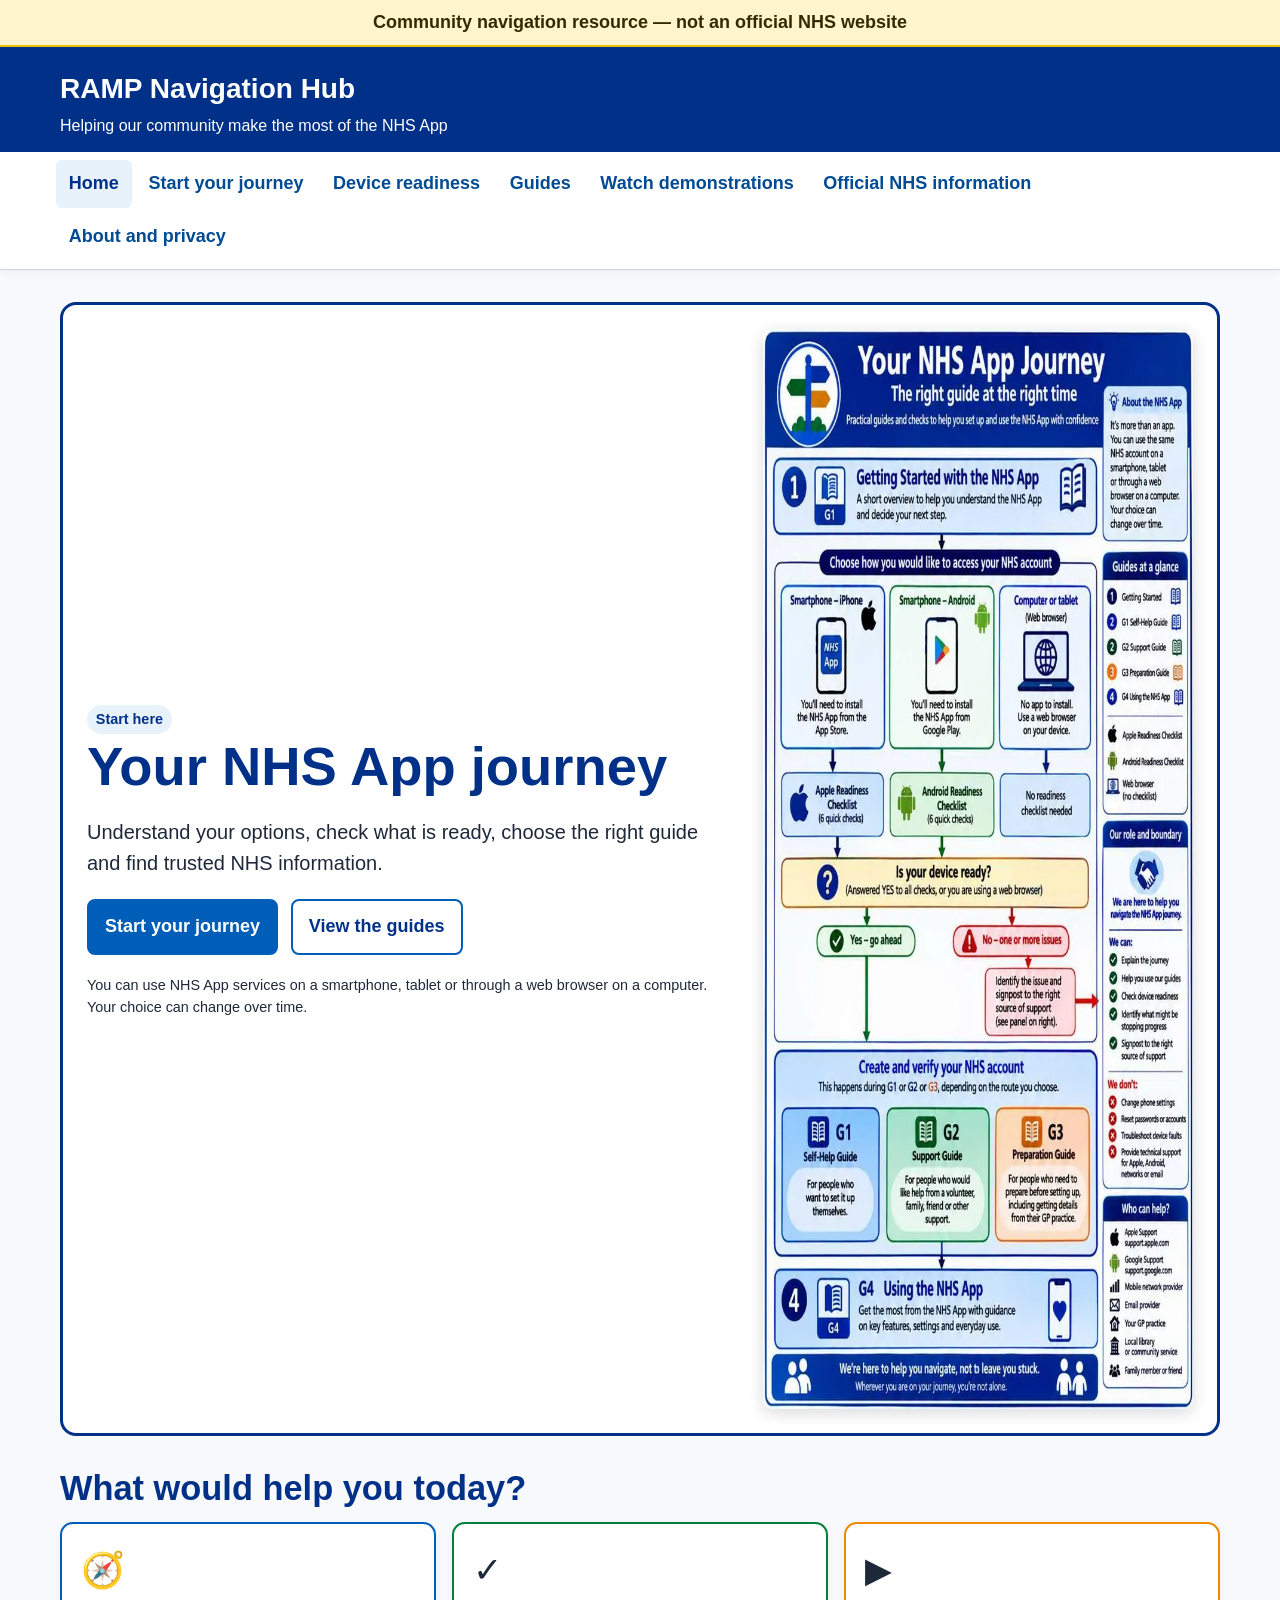
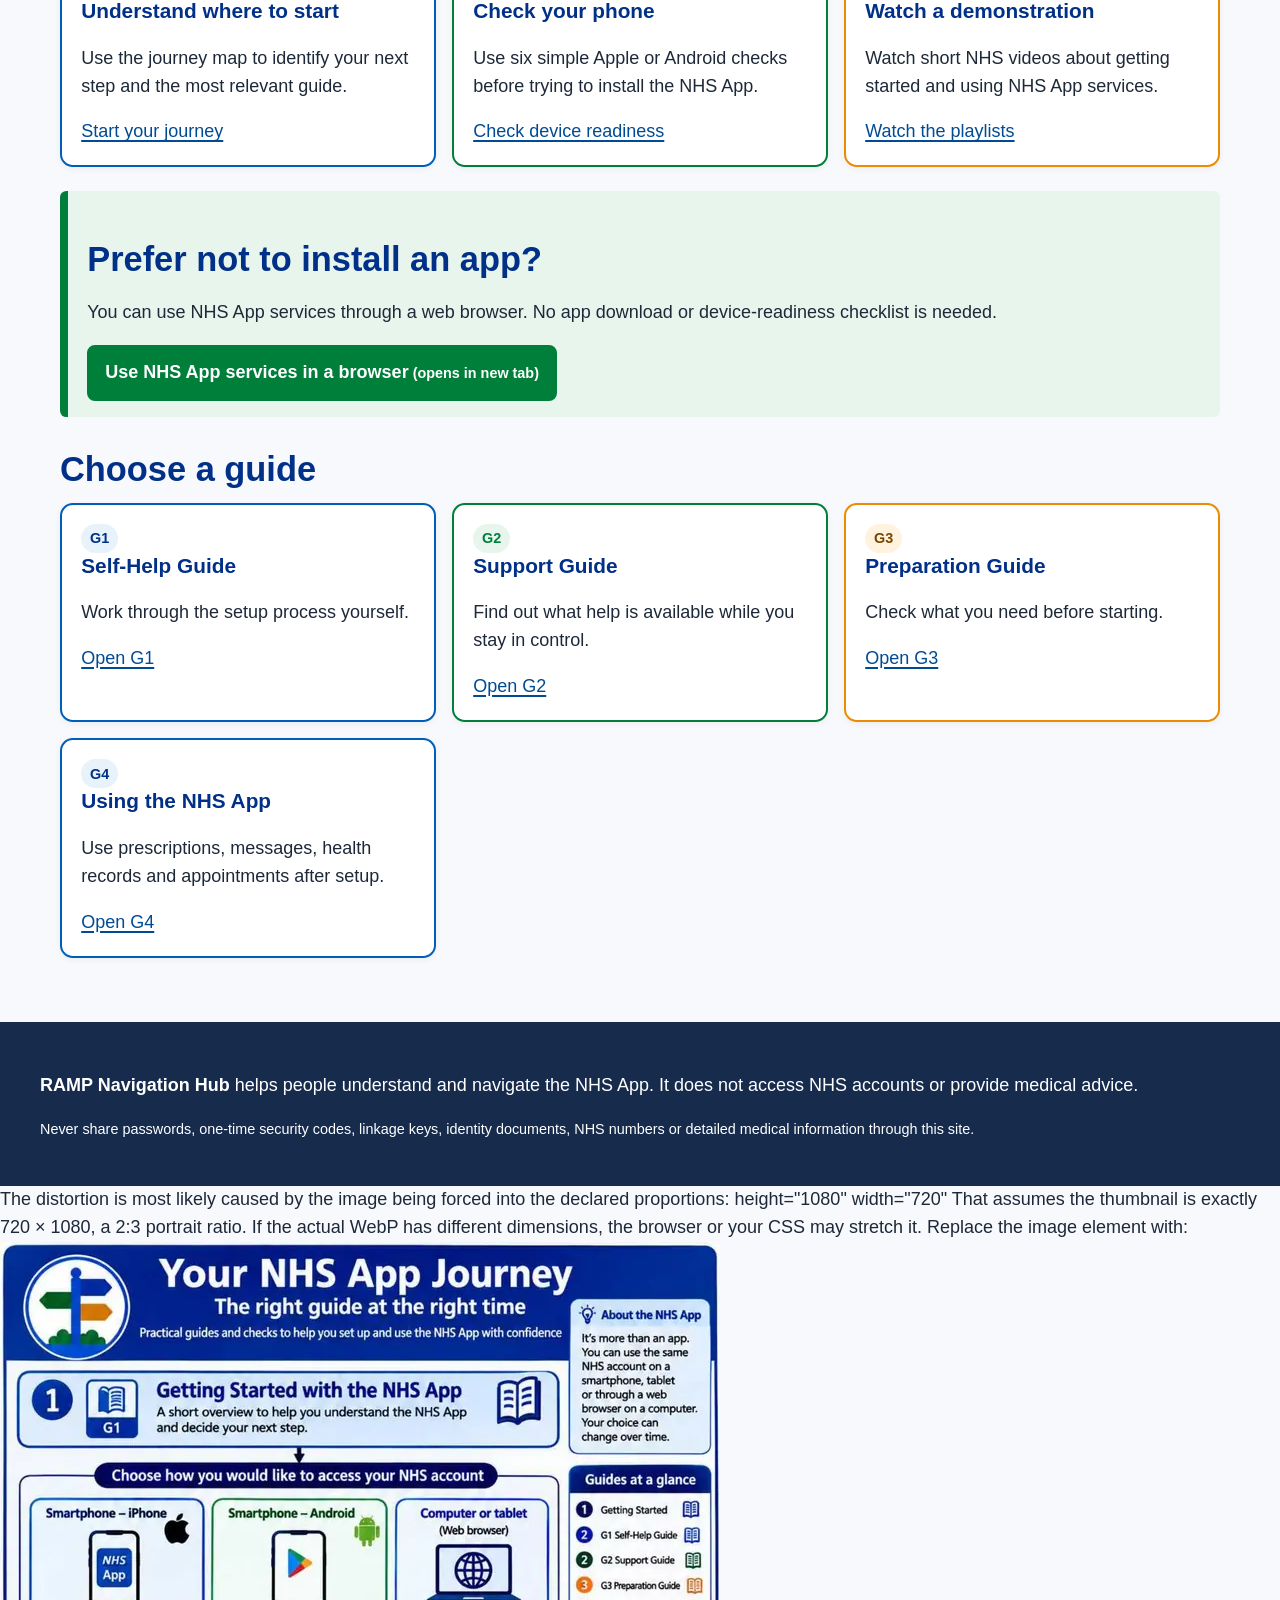
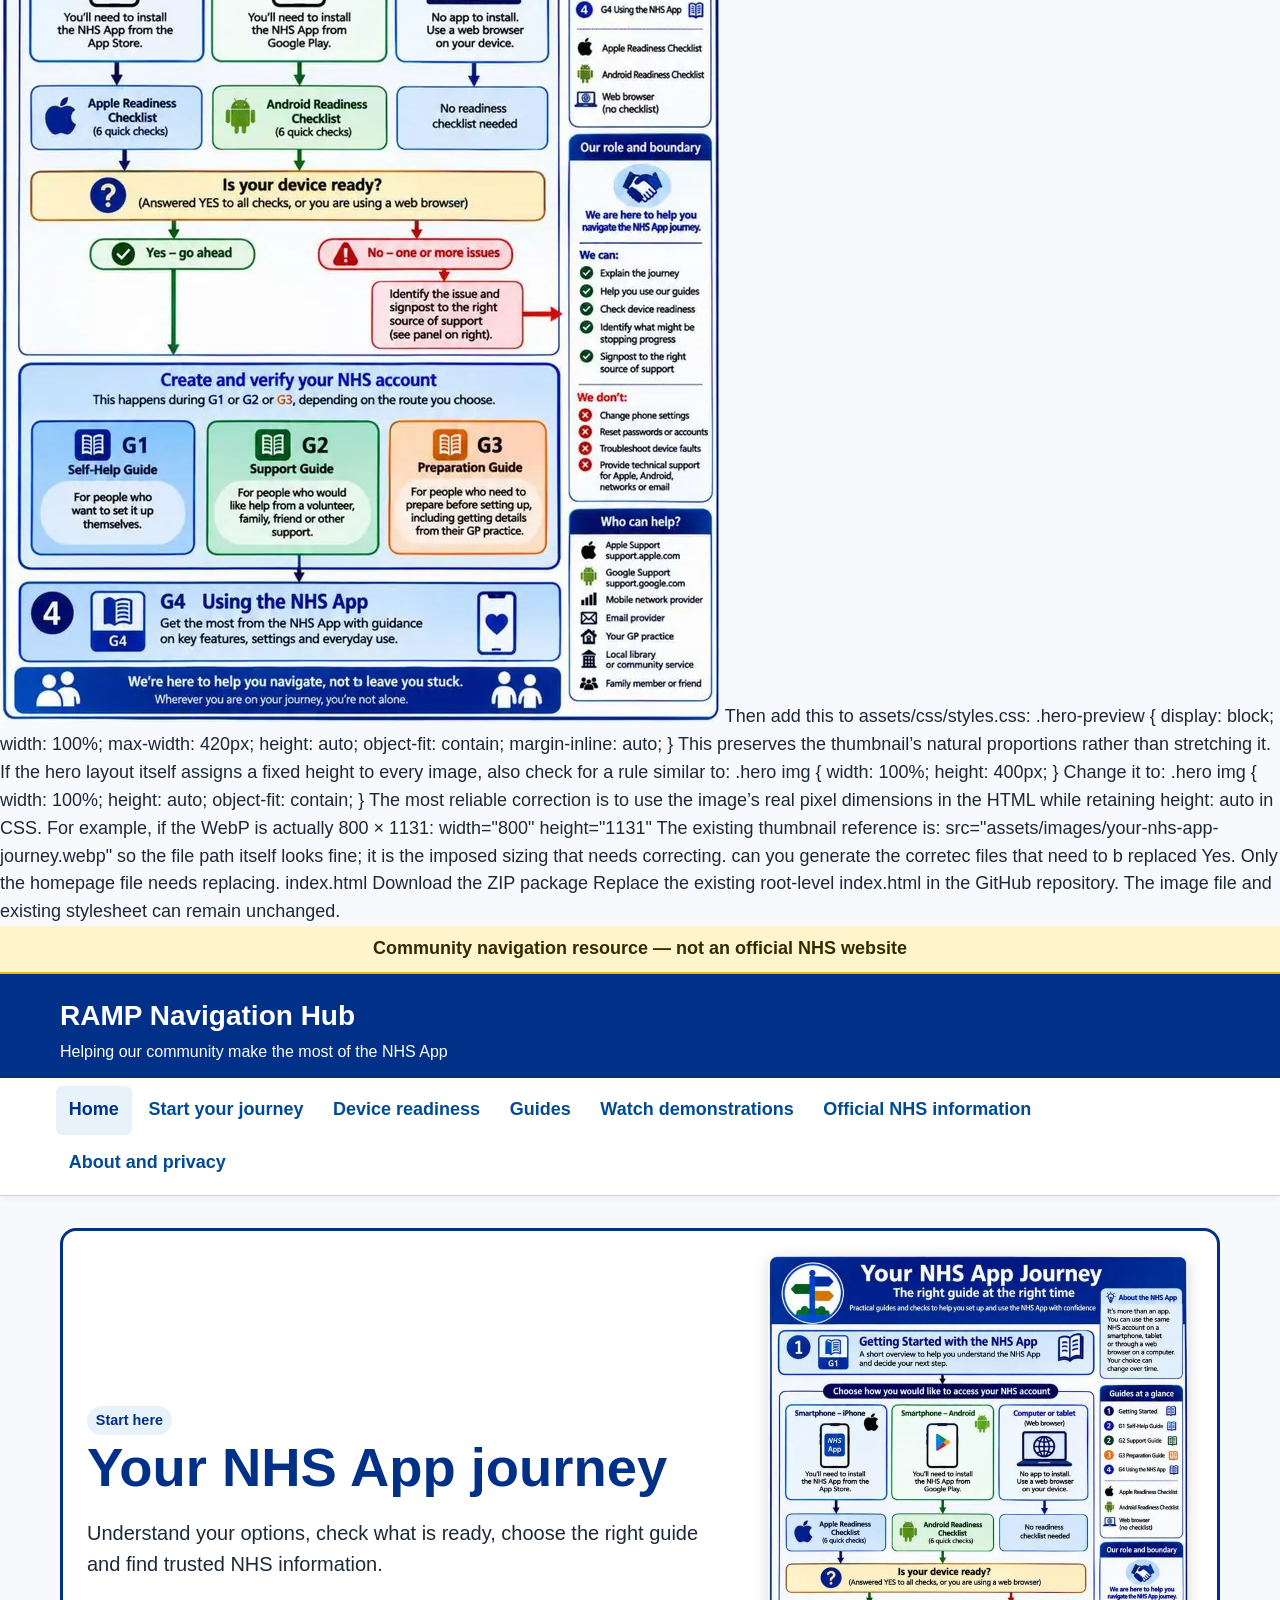
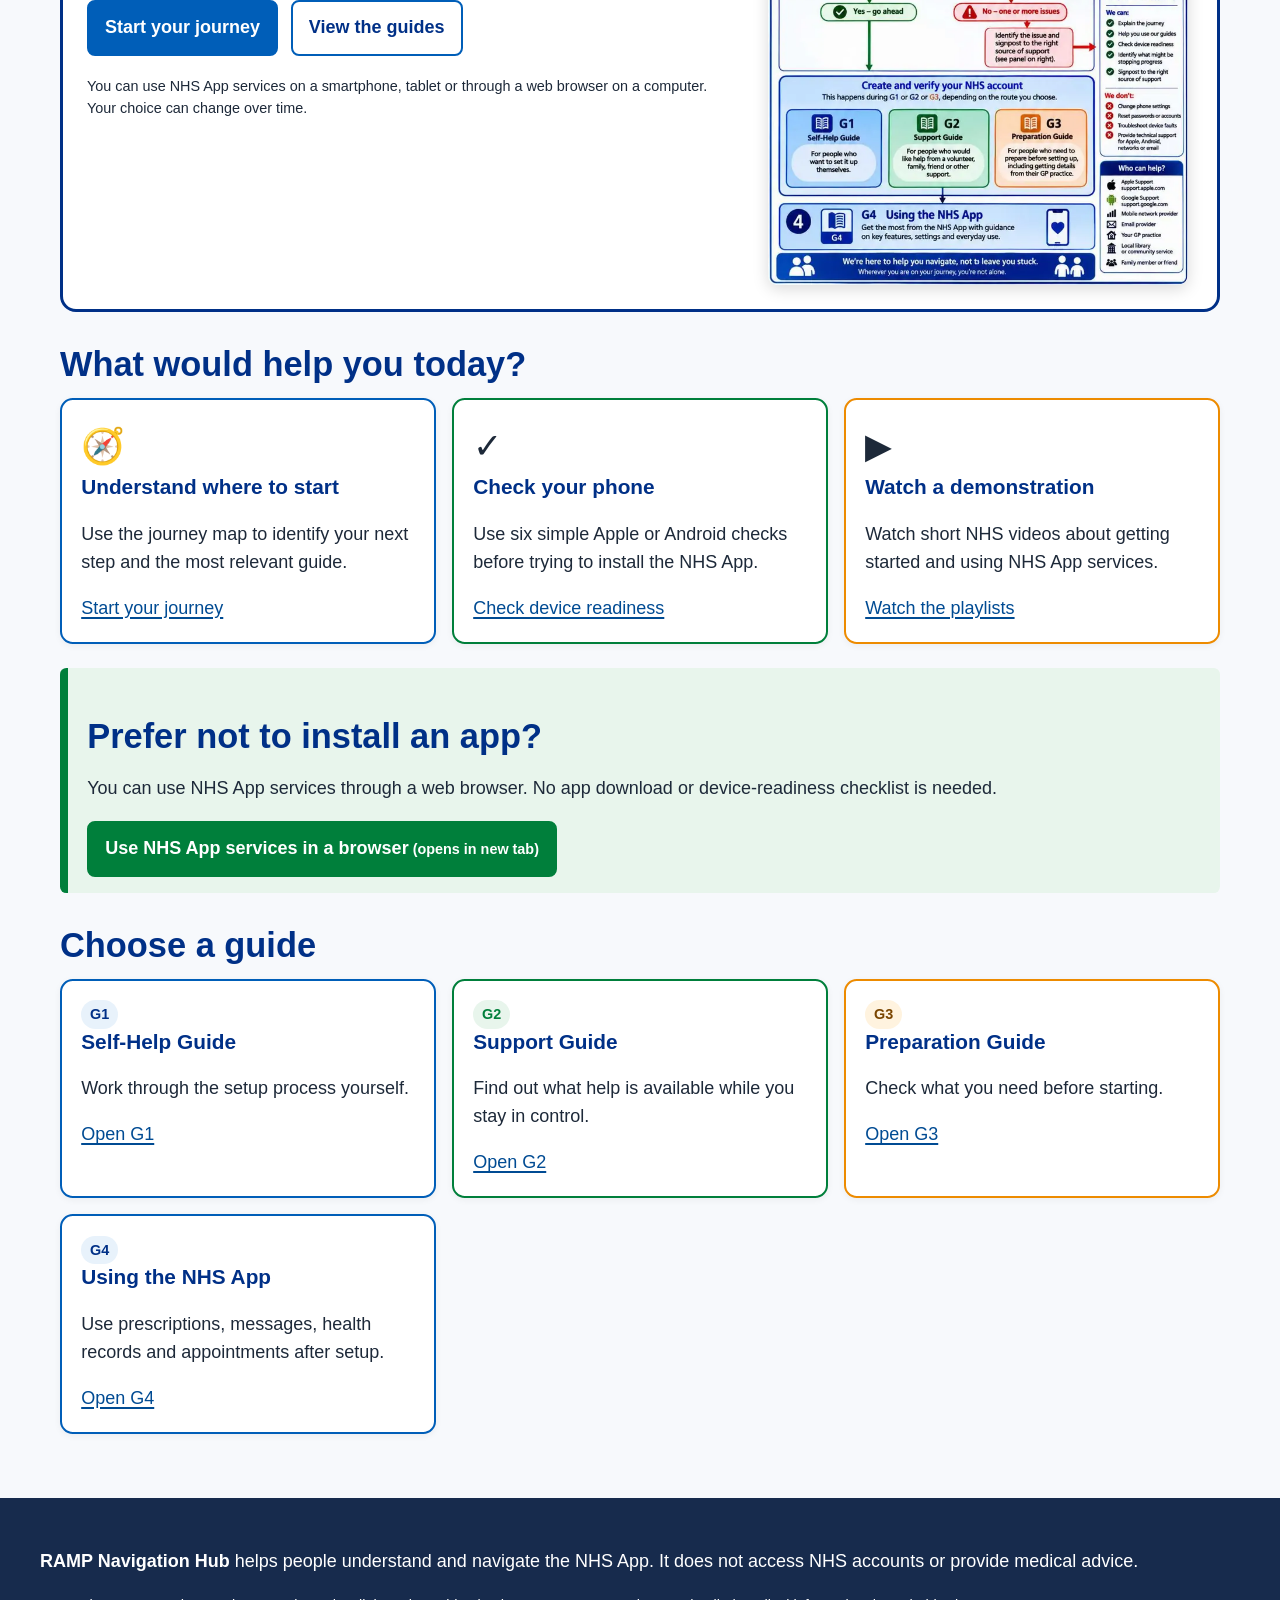
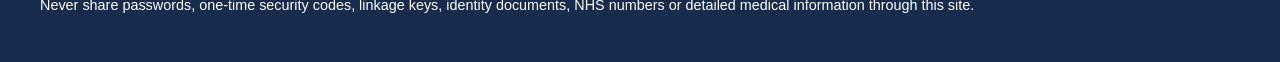
==== commit eeb70db8: "Update index.html" ====
--- a/index.html
+++ b/index.html
@@ -3,4 +3,195 @@
 <html lang="en-GB"><head><meta charset="utf-8"/><meta content="width=device-width,initial-scale=1" name="viewport"/><meta content="Community guidance to help people discover, prepare for and use the NHS App." name="description"/><title>Home | RAMP Navigation Hub</title><link href="assets/css/styles.css" rel="stylesheet"/></head><body><a class="skip" href="#main">Skip to main content</a><div class="notice">Community navigation resource — not an official NHS website</div><header class="site-header"><div class="topbar"><div class="brand">RAMP Navigation Hub</div><p class="tagline">Helping our community make the most of the NHS App</p></div></header><nav aria-label="Main navigation" class="nav"><div class="nav-inner"><a aria-current="page" href="index.html">Home</a><a href="journey.html">Start your journey</a><a href="readiness.html">Device readiness</a><a href="guides.html">Guides</a><a href="videos.html">Watch demonstrations</a><a href="resources.html">Official NHS information</a><a href="about.html">About and privacy</a></div></nav><main id="main"><section class="hero"><div><span class="badge">Start here</span><h1>Your NHS App journey</h1><p class="lead">Understand your options, check what is ready, choose the right guide and find trusted NHS information.</p><div class="actions"><a class="button" href="journey.html">Start your journey</a><a class="button secondary" href="guides.html">View the guides</a></div><p class="small">You can use NHS App services on a smartphone, tablet or through a web browser on a computer. Your choice can change over time.</p></div><img alt="Preview of the Your NHS App Journey guide" decoding="async" fetchpriority="high" height="1080" loading="eager" src="assets/images/your-nhs-app-journey.webp" width="720"/></section>
 <h2>What would help you today?</h2><div class="grid"><article class="card blue"><div class="icon-route">🧭</div><h3>Understand where to start</h3><p>Use the journey map to identify your next step and the most relevant guide.</p><a href="journey.html">Start your journey</a></article><article class="card green"><div class="icon-route">✓</div><h3>Check your phone</h3><p>Use six simple Apple or Android checks before trying to install the NHS App.</p><a href="readiness.html">Check device readiness</a></article><article class="card orange"><div class="icon-route">▶</div><h3>Watch a demonstration</h3><p>Watch short NHS videos about getting started and using NHS App services.</p><a href="videos.html">Watch the playlists</a></article></div>
 <div class="callout green"><h2>Prefer not to install an app?</h2><p>You can use NHS App services through a web browser. No app download or device-readiness checklist is needed.</p><a class="button green" href="https://www.nhsapp.service.nhs.uk/" rel="noopener" target="_blank">Use NHS App services in a browser</a></div>
-<h2>Choose a guide</h2><div class="grid"><article class="card blue"><span class="badge">G1</span><h3>Self-Help Guide</h3><p>Work through the setup process yourself.</p><a href="guides.html#g1">Open G1</a></article><article class="card green"><span class="badge green">G2</span><h3>Support Guide</h3><p>Find out what help is available while you stay in control.</p><a href="guides.html#g2">Open G2</a></article><article class="card orange"><span class="badge orange">G3</span><h3>Preparation Guide</h3><p>Check what you need before starting.</p><a href="guides.html#g3">Open G3</a></article><article class="card blue"><span class="badge">G4</span><h3>Using the NHS App</h3><p>Use prescriptions, messages, health records and appointments after setup.</p><a href="guides.html#g4">Open G4</a></article></div></main><footer class="footer"><div class="footer-inner"><p><strong>RAMP Navigation Hub</strong> helps people understand and navigate the NHS App. It does not access NHS accounts or provide medical advice.</p><p class="small">Never share passwords, one-time security codes, linkage keys, identity documents, NHS numbers or detailed medical information through this site.</p></div></footer><script src="assets/js/site.js"></script></body></html>+<h2>Choose a guide</h2><div class="grid"><article class="card blue"><span class="badge">G1</span><h3>Self-Help Guide</h3><p>Work through the setup process yourself.</p><a href="guides.html#g1">Open G1</a></article><article class="card green"><span class="badge green">G2</span><h3>Support Guide</h3><p>Find out what help is available while you stay in control.</p><a href="guides.html#g2">Open G2</a></article><article class="card orange"><span class="badge orange">G3</span><h3>Preparation Guide</h3><p>Check what you need before starting.</p><a href="guides.html#g3">Open G3</a></article><article class="card blue"><span class="badge">G4</span><h3>Using the NHS App</h3><p>Use prescriptions, messages, health records and appointments after setup.</p><a href="guides.html#g4">Open G4</a></article></div></main><footer class="footer"><div class="footer-inner"><p><strong>RAMP Navigation Hub</strong> helps people understand and navigate the NHS App. It does not access NHS accounts or provide medical advice.</p><p class="small">Never share passwords, one-time security codes, linkage keys, identity documents, NHS numbers or detailed medical information through this site.</p></div></footer><script src="assets/js/site.js"></script></body></html>
+
+
+The distortion is most likely caused by the image being forced into the declared proportions:
+
+height="1080"
+width="720"
+That assumes the thumbnail is exactly 720 × 1080, a 2:3 portrait ratio. If the actual WebP has different dimensions, the browser or your CSS may stretch it.
+
+Replace the image element with:
+
+<img
+  class="hero-preview"
+  src="assets/images/your-nhs-app-journey.webp"
+  alt="Preview of the Your NHS App Journey guide"
+  decoding="async"
+  fetchpriority="high"
+  loading="eager"
+/>
+Then add this to assets/css/styles.css:
+
+.hero-preview {
+  display: block;
+  width: 100%;
+  max-width: 420px;
+  height: auto;
+  object-fit: contain;
+  margin-inline: auto;
+}
+This preserves the thumbnail’s natural proportions rather than stretching it.
+
+If the hero layout itself assigns a fixed height to every image, also check for a rule similar to:
+
+.hero img {
+  width: 100%;
+  height: 400px;
+}
+Change it to:
+
+.hero img {
+  width: 100%;
+  height: auto;
+  object-fit: contain;
+}
+The most reliable correction is to use the image’s real pixel dimensions in the HTML while retaining height: auto in CSS. For example, if the WebP is actually 800 × 1131:
+
+width="800" height="1131"
+The existing thumbnail reference is:
+
+src="assets/images/your-nhs-app-journey.webp"
+so the file path itself looks fine; it is the imposed sizing that needs correcting.
+
+
+can you generate the corretec files that need to b replaced
+
+Yes. Only the homepage file needs replacing.
+
+index.html
+
+Download the ZIP package
+
+Replace the existing root-level index.html in the GitHub repository. The image file and existing stylesheet can remain unchanged. 
+
+<!DOCTYPE html>
+<html lang="en-GB">
+<head>
+  <meta charset="utf-8"/>
+  <meta content="width=device-width,initial-scale=1" name="viewport"/>
+  <meta content="Community guidance to help people discover, prepare for and use the NHS App." name="description"/>
+  <title>Home | RAMP Navigation Hub</title>
+  <link href="assets/css/styles.css" rel="stylesheet"/>
+</head>
+<body>
+  <a class="skip" href="#main">Skip to main content</a>
+  <div class="notice">Community navigation resource — not an official NHS website</div>
+
+  <header class="site-header">
+    <div class="topbar">
+      <div class="brand">RAMP Navigation Hub</div>
+      <p class="tagline">Helping our community make the most of the NHS App</p>
+    </div>
+  </header>
+
+  <nav aria-label="Main navigation" class="nav">
+    <div class="nav-inner">
+      <a aria-current="page" href="index.html">Home</a>
+      <a href="journey.html">Start your journey</a>
+      <a href="readiness.html">Device readiness</a>
+      <a href="guides.html">Guides</a>
+      <a href="videos.html">Watch demonstrations</a>
+      <a href="resources.html">Official NHS information</a>
+      <a href="about.html">About and privacy</a>
+    </div>
+  </nav>
+
+  <main id="main">
+    <section class="hero">
+      <div>
+        <span class="badge">Start here</span>
+        <h1>Your NHS App journey</h1>
+        <p class="lead">Understand your options, check what is ready, choose the right guide and find trusted NHS information.</p>
+        <div class="actions">
+          <a class="button" href="journey.html">Start your journey</a>
+          <a class="button secondary" href="guides.html">View the guides</a>
+        </div>
+        <p class="small">You can use NHS App services on a smartphone, tablet or through a web browser on a computer. Your choice can change over time.</p>
+      </div>
+
+      <img
+        alt="Preview of the Your NHS App Journey guide"
+        decoding="async"
+        fetchpriority="high"
+        loading="eager"
+        src="assets/images/your-nhs-app-journey.webp"
+        style="display:block;width:100%;max-width:420px;height:auto!important;object-fit:contain;margin-inline:auto;"
+      />
+    </section>
+
+    <h2>What would help you today?</h2>
+    <div class="grid">
+      <article class="card blue">
+        <div class="icon-route">🧭</div>
+        <h3>Understand where to start</h3>
+        <p>Use the journey map to identify your next step and the most relevant guide.</p>
+        <a href="journey.html">Start your journey</a>
+      </article>
+
+      <article class="card green">
+        <div class="icon-route">✓</div>
+        <h3>Check your phone</h3>
+        <p>Use six simple Apple or Android checks before trying to install the NHS App.</p>
+        <a href="readiness.html">Check device readiness</a>
+      </article>
+
+      <article class="card orange">
+        <div class="icon-route">▶</div>
+        <h3>Watch a demonstration</h3>
+        <p>Watch short NHS videos about getting started and using NHS App services.</p>
+        <a href="videos.html">Watch the playlists</a>
+      </article>
+    </div>
+
+    <div class="callout green">
+      <h2>Prefer not to install an app?</h2>
+      <p>You can use NHS App services through a web browser. No app download or device-readiness checklist is needed.</p>
+      <a class="button green" href="https://www.nhsapp.service.nhs.uk/" rel="noopener" target="_blank">Use NHS App services in a browser</a>
+    </div>
+
+    <h2>Choose a guide</h2>
+    <div class="grid">
+      <article class="card blue">
+        <span class="badge">G1</span>
+        <h3>Self-Help Guide</h3>
+        <p>Work through the setup process yourself.</p>
+        <a href="guides.html#g1">Open G1</a>
+      </article>
+
+      <article class="card green">
+        <span class="badge green">G2</span>
+        <h3>Support Guide</h3>
+        <p>Find out what help is available while you stay in control.</p>
+        <a href="guides.html#g2">Open G2</a>
+      </article>
+
+      <article class="card orange">
+        <span class="badge orange">G3</span>
+        <h3>Preparation Guide</h3>
+        <p>Check what you need before starting.</p>
+        <a href="guides.html#g3">Open G3</a>
+      </article>
+
+      <article class="card blue">
+        <span class="badge">G4</span>
+        <h3>Using the NHS App</h3>
+        <p>Use prescriptions, messages, health records and appointments after setup.</p>
+        <a href="guides.html#g4">Open G4</a>
+      </article>
+    </div>
+  </main>
+
+  <footer class="footer">
+    <div class="footer-inner">
+      <p><strong>RAMP Navigation Hub</strong> helps people understand and navigate the NHS App. It does not access NHS accounts or provide medical advice.</p>
+      <p class="small">Never share passwords, one-time security codes, linkage keys, identity documents, NHS numbers or detailed medical information through this site.</p>
+    </div>
+  </footer>
+
+  <script src="assets/js/site.js"></script>
+</body>
+</html>
+
+
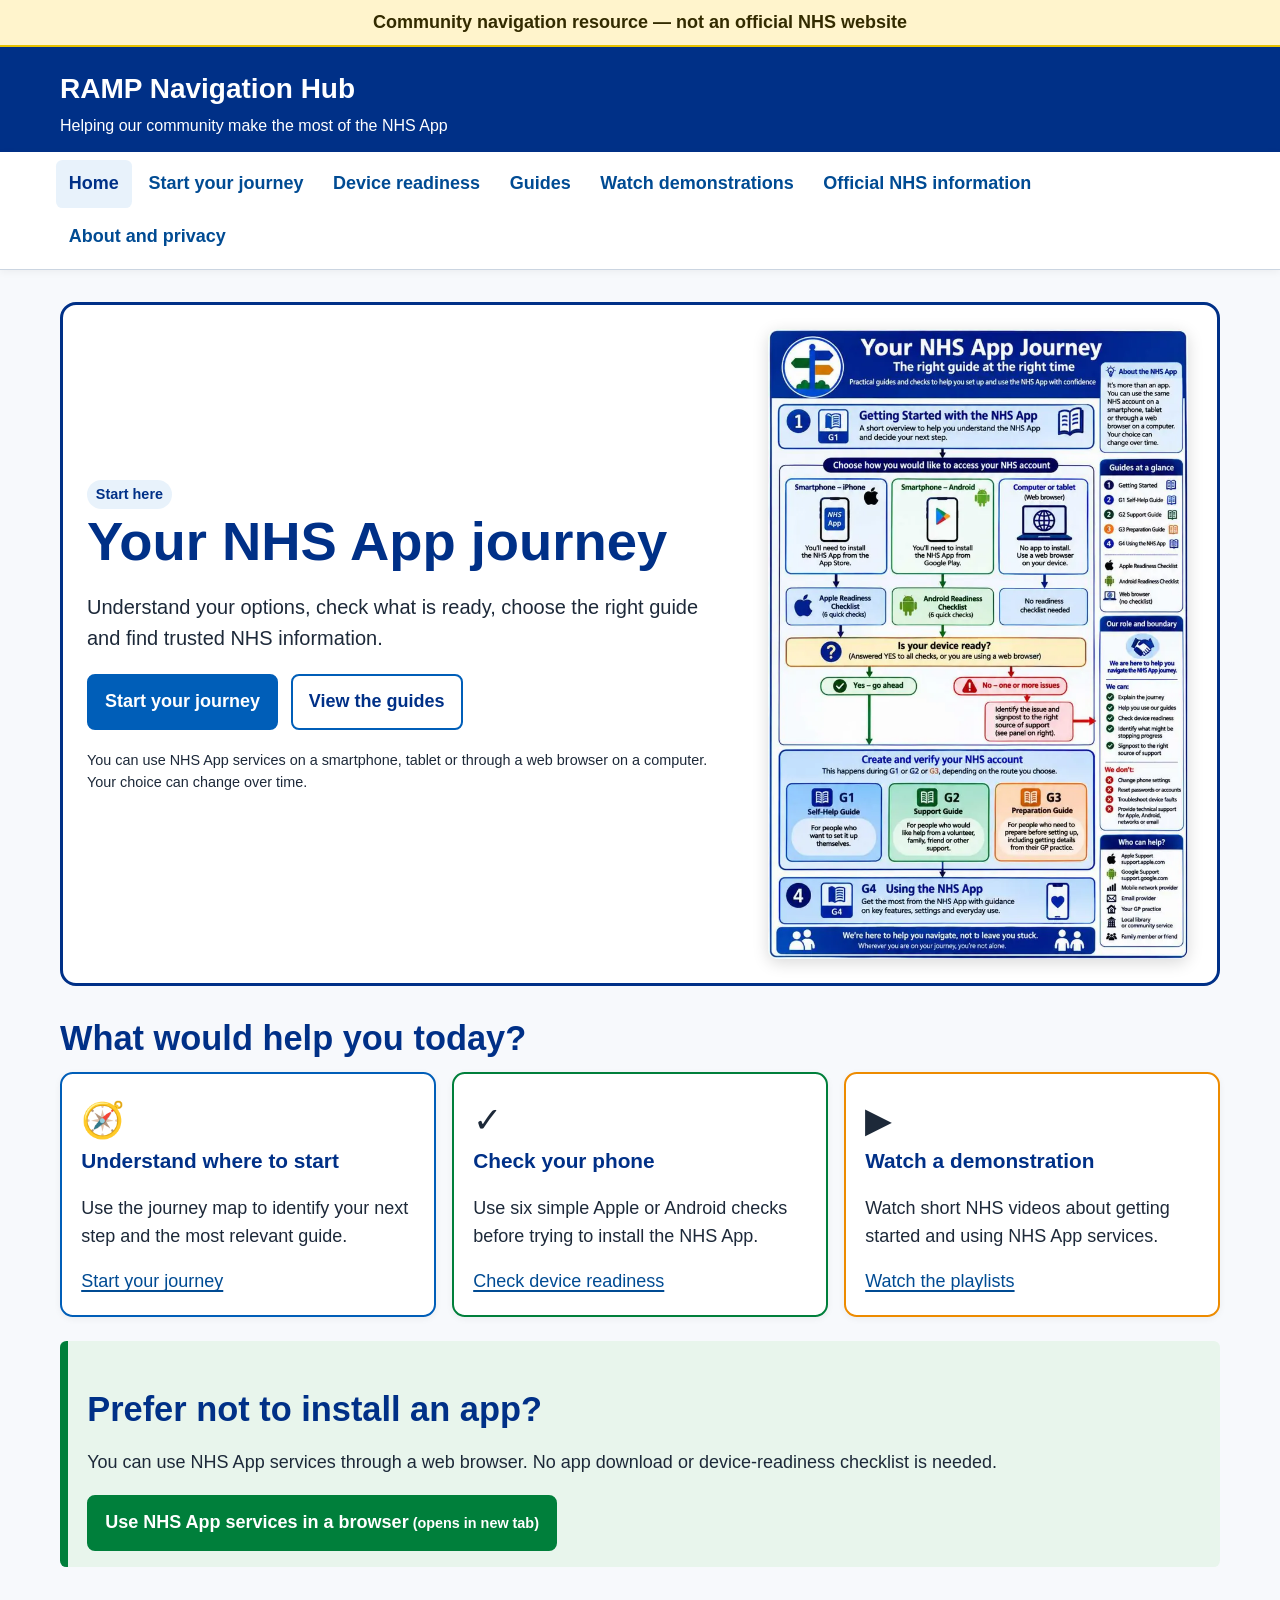
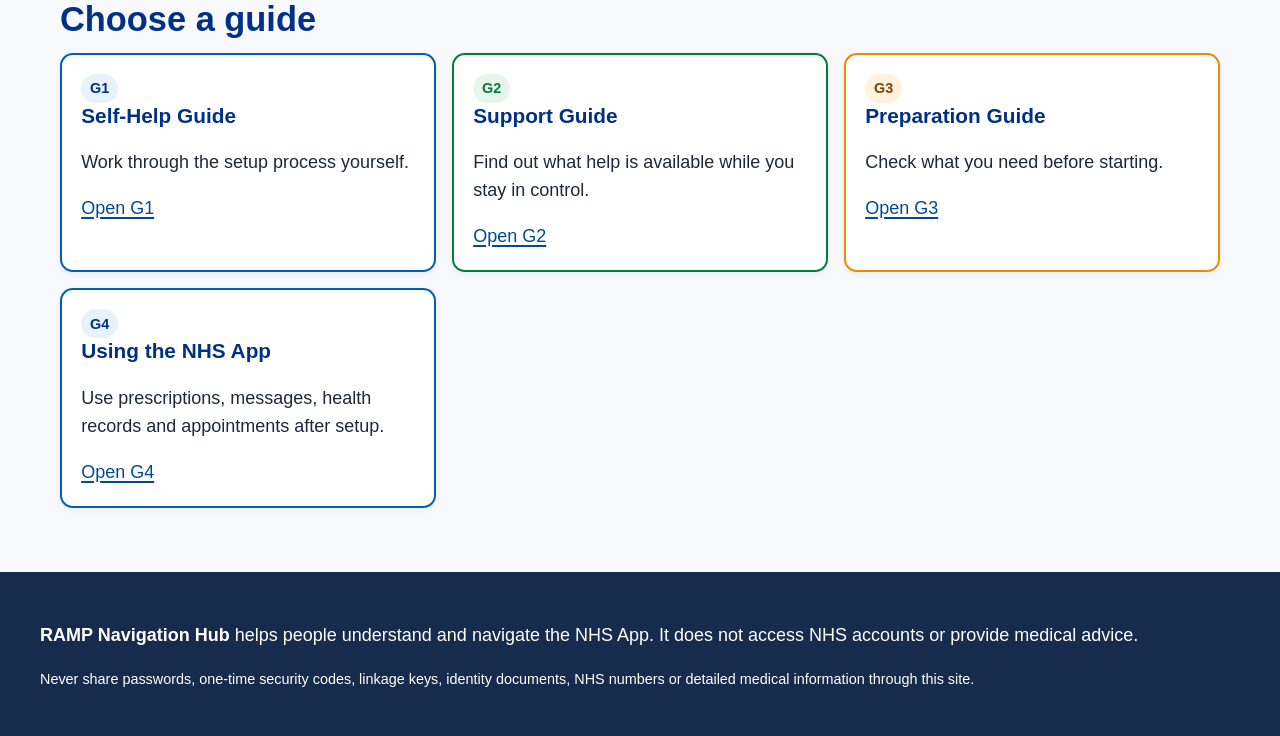
==== commit 5a373aef: "Add files via upload" ====
--- a/index.html
+++ b/index.html
@@ -1,71 +1,3 @@
-<!DOCTYPE html>
-
-<html lang="en-GB"><head><meta charset="utf-8"/><meta content="width=device-width,initial-scale=1" name="viewport"/><meta content="Community guidance to help people discover, prepare for and use the NHS App." name="description"/><title>Home | RAMP Navigation Hub</title><link href="assets/css/styles.css" rel="stylesheet"/></head><body><a class="skip" href="#main">Skip to main content</a><div class="notice">Community navigation resource — not an official NHS website</div><header class="site-header"><div class="topbar"><div class="brand">RAMP Navigation Hub</div><p class="tagline">Helping our community make the most of the NHS App</p></div></header><nav aria-label="Main navigation" class="nav"><div class="nav-inner"><a aria-current="page" href="index.html">Home</a><a href="journey.html">Start your journey</a><a href="readiness.html">Device readiness</a><a href="guides.html">Guides</a><a href="videos.html">Watch demonstrations</a><a href="resources.html">Official NHS information</a><a href="about.html">About and privacy</a></div></nav><main id="main"><section class="hero"><div><span class="badge">Start here</span><h1>Your NHS App journey</h1><p class="lead">Understand your options, check what is ready, choose the right guide and find trusted NHS information.</p><div class="actions"><a class="button" href="journey.html">Start your journey</a><a class="button secondary" href="guides.html">View the guides</a></div><p class="small">You can use NHS App services on a smartphone, tablet or through a web browser on a computer. Your choice can change over time.</p></div><img alt="Preview of the Your NHS App Journey guide" decoding="async" fetchpriority="high" height="1080" loading="eager" src="assets/images/your-nhs-app-journey.webp" width="720"/></section>
-<h2>What would help you today?</h2><div class="grid"><article class="card blue"><div class="icon-route">🧭</div><h3>Understand where to start</h3><p>Use the journey map to identify your next step and the most relevant guide.</p><a href="journey.html">Start your journey</a></article><article class="card green"><div class="icon-route">✓</div><h3>Check your phone</h3><p>Use six simple Apple or Android checks before trying to install the NHS App.</p><a href="readiness.html">Check device readiness</a></article><article class="card orange"><div class="icon-route">▶</div><h3>Watch a demonstration</h3><p>Watch short NHS videos about getting started and using NHS App services.</p><a href="videos.html">Watch the playlists</a></article></div>
-<div class="callout green"><h2>Prefer not to install an app?</h2><p>You can use NHS App services through a web browser. No app download or device-readiness checklist is needed.</p><a class="button green" href="https://www.nhsapp.service.nhs.uk/" rel="noopener" target="_blank">Use NHS App services in a browser</a></div>
-<h2>Choose a guide</h2><div class="grid"><article class="card blue"><span class="badge">G1</span><h3>Self-Help Guide</h3><p>Work through the setup process yourself.</p><a href="guides.html#g1">Open G1</a></article><article class="card green"><span class="badge green">G2</span><h3>Support Guide</h3><p>Find out what help is available while you stay in control.</p><a href="guides.html#g2">Open G2</a></article><article class="card orange"><span class="badge orange">G3</span><h3>Preparation Guide</h3><p>Check what you need before starting.</p><a href="guides.html#g3">Open G3</a></article><article class="card blue"><span class="badge">G4</span><h3>Using the NHS App</h3><p>Use prescriptions, messages, health records and appointments after setup.</p><a href="guides.html#g4">Open G4</a></article></div></main><footer class="footer"><div class="footer-inner"><p><strong>RAMP Navigation Hub</strong> helps people understand and navigate the NHS App. It does not access NHS accounts or provide medical advice.</p><p class="small">Never share passwords, one-time security codes, linkage keys, identity documents, NHS numbers or detailed medical information through this site.</p></div></footer><script src="assets/js/site.js"></script></body></html>
-
-
-The distortion is most likely caused by the image being forced into the declared proportions:
-
-height="1080"
-width="720"
-That assumes the thumbnail is exactly 720 × 1080, a 2:3 portrait ratio. If the actual WebP has different dimensions, the browser or your CSS may stretch it.
-
-Replace the image element with:
-
-<img
-  class="hero-preview"
-  src="assets/images/your-nhs-app-journey.webp"
-  alt="Preview of the Your NHS App Journey guide"
-  decoding="async"
-  fetchpriority="high"
-  loading="eager"
-/>
-Then add this to assets/css/styles.css:
-
-.hero-preview {
-  display: block;
-  width: 100%;
-  max-width: 420px;
-  height: auto;
-  object-fit: contain;
-  margin-inline: auto;
-}
-This preserves the thumbnail’s natural proportions rather than stretching it.
-
-If the hero layout itself assigns a fixed height to every image, also check for a rule similar to:
-
-.hero img {
-  width: 100%;
-  height: 400px;
-}
-Change it to:
-
-.hero img {
-  width: 100%;
-  height: auto;
-  object-fit: contain;
-}
-The most reliable correction is to use the image’s real pixel dimensions in the HTML while retaining height: auto in CSS. For example, if the WebP is actually 800 × 1131:
-
-width="800" height="1131"
-The existing thumbnail reference is:
-
-src="assets/images/your-nhs-app-journey.webp"
-so the file path itself looks fine; it is the imposed sizing that needs correcting.
-
-
-can you generate the corretec files that need to b replaced
-
-Yes. Only the homepage file needs replacing.
-
-index.html
-
-Download the ZIP package
-
-Replace the existing root-level index.html in the GitHub repository. The image file and existing stylesheet can remain unchanged. 
-
 <!DOCTYPE html>
 <html lang="en-GB">
 <head>
@@ -78,120 +10,18 @@
 <body>
   <a class="skip" href="#main">Skip to main content</a>
   <div class="notice">Community navigation resource — not an official NHS website</div>
-
-  <header class="site-header">
-    <div class="topbar">
-      <div class="brand">RAMP Navigation Hub</div>
-      <p class="tagline">Helping our community make the most of the NHS App</p>
-    </div>
-  </header>
-
-  <nav aria-label="Main navigation" class="nav">
-    <div class="nav-inner">
-      <a aria-current="page" href="index.html">Home</a>
-      <a href="journey.html">Start your journey</a>
-      <a href="readiness.html">Device readiness</a>
-      <a href="guides.html">Guides</a>
-      <a href="videos.html">Watch demonstrations</a>
-      <a href="resources.html">Official NHS information</a>
-      <a href="about.html">About and privacy</a>
-    </div>
-  </nav>
-
+  <header class="site-header"><div class="topbar"><div class="brand">RAMP Navigation Hub</div><p class="tagline">Helping our community make the most of the NHS App</p></div></header>
+  <nav aria-label="Main navigation" class="nav"><div class="nav-inner"><a aria-current="page" href="index.html">Home</a><a href="journey.html">Start your journey</a><a href="readiness.html">Device readiness</a><a href="guides.html">Guides</a><a href="videos.html">Watch demonstrations</a><a href="resources.html">Official NHS information</a><a href="about.html">About and privacy</a></div></nav>
   <main id="main">
     <section class="hero">
-      <div>
-        <span class="badge">Start here</span>
-        <h1>Your NHS App journey</h1>
-        <p class="lead">Understand your options, check what is ready, choose the right guide and find trusted NHS information.</p>
-        <div class="actions">
-          <a class="button" href="journey.html">Start your journey</a>
-          <a class="button secondary" href="guides.html">View the guides</a>
-        </div>
-        <p class="small">You can use NHS App services on a smartphone, tablet or through a web browser on a computer. Your choice can change over time.</p>
-      </div>
-
-      <img
-        alt="Preview of the Your NHS App Journey guide"
-        decoding="async"
-        fetchpriority="high"
-        loading="eager"
-        src="assets/images/your-nhs-app-journey.webp"
-        style="display:block;width:100%;max-width:420px;height:auto!important;object-fit:contain;margin-inline:auto;"
-      />
+      <div><span class="badge">Start here</span><h1>Your NHS App journey</h1><p class="lead">Understand your options, check what is ready, choose the right guide and find trusted NHS information.</p><div class="actions"><a class="button" href="journey.html">Start your journey</a><a class="button secondary" href="guides.html">View the guides</a></div><p class="small">You can use NHS App services on a smartphone, tablet or through a web browser on a computer. Your choice can change over time.</p></div>
+      <img alt="Preview of the Your NHS App Journey guide" decoding="async" fetchpriority="high" loading="eager" src="assets/images/your-nhs-app-journey.webp"/>
     </section>
-
-    <h2>What would help you today?</h2>
-    <div class="grid">
-      <article class="card blue">
-        <div class="icon-route">🧭</div>
-        <h3>Understand where to start</h3>
-        <p>Use the journey map to identify your next step and the most relevant guide.</p>
-        <a href="journey.html">Start your journey</a>
-      </article>
-
-      <article class="card green">
-        <div class="icon-route">✓</div>
-        <h3>Check your phone</h3>
-        <p>Use six simple Apple or Android checks before trying to install the NHS App.</p>
-        <a href="readiness.html">Check device readiness</a>
-      </article>
-
-      <article class="card orange">
-        <div class="icon-route">▶</div>
-        <h3>Watch a demonstration</h3>
-        <p>Watch short NHS videos about getting started and using NHS App services.</p>
-        <a href="videos.html">Watch the playlists</a>
-      </article>
-    </div>
-
-    <div class="callout green">
-      <h2>Prefer not to install an app?</h2>
-      <p>You can use NHS App services through a web browser. No app download or device-readiness checklist is needed.</p>
-      <a class="button green" href="https://www.nhsapp.service.nhs.uk/" rel="noopener" target="_blank">Use NHS App services in a browser</a>
-    </div>
-
-    <h2>Choose a guide</h2>
-    <div class="grid">
-      <article class="card blue">
-        <span class="badge">G1</span>
-        <h3>Self-Help Guide</h3>
-        <p>Work through the setup process yourself.</p>
-        <a href="guides.html#g1">Open G1</a>
-      </article>
-
-      <article class="card green">
-        <span class="badge green">G2</span>
-        <h3>Support Guide</h3>
-        <p>Find out what help is available while you stay in control.</p>
-        <a href="guides.html#g2">Open G2</a>
-      </article>
-
-      <article class="card orange">
-        <span class="badge orange">G3</span>
-        <h3>Preparation Guide</h3>
-        <p>Check what you need before starting.</p>
-        <a href="guides.html#g3">Open G3</a>
-      </article>
-
-      <article class="card blue">
-        <span class="badge">G4</span>
-        <h3>Using the NHS App</h3>
-        <p>Use prescriptions, messages, health records and appointments after setup.</p>
-        <a href="guides.html#g4">Open G4</a>
-      </article>
-    </div>
+    <h2>What would help you today?</h2><div class="grid"><article class="card blue"><div class="icon-route">🧭</div><h3>Understand where to start</h3><p>Use the journey map to identify your next step and the most relevant guide.</p><a href="journey.html">Start your journey</a></article><article class="card green"><div class="icon-route">✓</div><h3>Check your phone</h3><p>Use six simple Apple or Android checks before trying to install the NHS App.</p><a href="readiness.html">Check device readiness</a></article><article class="card orange"><div class="icon-route">▶</div><h3>Watch a demonstration</h3><p>Watch short NHS videos about getting started and using NHS App services.</p><a href="videos.html">Watch the playlists</a></article></div>
+    <div class="callout green"><h2>Prefer not to install an app?</h2><p>You can use NHS App services through a web browser. No app download or device-readiness checklist is needed.</p><a class="button green" href="https://www.nhsapp.service.nhs.uk/" rel="noopener" target="_blank">Use NHS App services in a browser</a></div>
+    <h2>Choose a guide</h2><div class="grid"><article class="card blue"><span class="badge">G1</span><h3>Self-Help Guide</h3><p>Work through the setup process yourself.</p><a href="guides.html#g1">Open G1</a></article><article class="card green"><span class="badge green">G2</span><h3>Support Guide</h3><p>Find out what help is available while you stay in control.</p><a href="guides.html#g2">Open G2</a></article><article class="card orange"><span class="badge orange">G3</span><h3>Preparation Guide</h3><p>Check what you need before starting.</p><a href="guides.html#g3">Open G3</a></article><article class="card blue"><span class="badge">G4</span><h3>Using the NHS App</h3><p>Use prescriptions, messages, health records and appointments after setup.</p><a href="guides.html#g4">Open G4</a></article></div>
   </main>
-
-  <footer class="footer">
-    <div class="footer-inner">
-      <p><strong>RAMP Navigation Hub</strong> helps people understand and navigate the NHS App. It does not access NHS accounts or provide medical advice.</p>
-      <p class="small">Never share passwords, one-time security codes, linkage keys, identity documents, NHS numbers or detailed medical information through this site.</p>
-    </div>
-  </footer>
-
+  <footer class="footer"><div class="footer-inner"><p><strong>RAMP Navigation Hub</strong> helps people understand and navigate the NHS App. It does not access NHS accounts or provide medical advice.</p><p class="small">Never share passwords, one-time security codes, linkage keys, identity documents, NHS numbers or detailed medical information through this site.</p></div></footer>
   <script src="assets/js/site.js"></script>
 </body>
 </html>
-
-
--- a/assets/css/styles.css
+++ b/assets/css/styles.css
@@ -1,5 +1,3 @@
-
 :root{--navy:#003087;--blue:#005eb8;--pale:#e8f2fb;--green:#007f3b;--pale-green:#e8f5ec;--orange:#ed8b00;--pale-orange:#fff3df;--purple:#4c1d95;--ink:#1d2939;--muted:#475467;--line:#cbd5e1;--bg:#f7f9fc;--white:#fff;--focus:#ffdd00}
-*{box-sizing:border-box}html{scroll-behavior:smooth}body{margin:0;font-family:Arial,Helvetica,sans-serif;color:var(--ink);background:var(--bg);line-height:1.55;font-size:18px}a{color:#004b93;text-decoration-thickness:2px;text-underline-offset:3px}a:hover{text-decoration-thickness:3px}a:focus,button:focus{outline:4px solid var(--focus);outline-offset:3px}.skip{position:absolute;left:-9999px}.skip:focus{left:1rem;top:1rem;background:#fff;padding:.7rem;z-index:1000}.site-header{background:var(--navy);color:#fff}.topbar{max-width:1200px;margin:auto;padding:1.25rem 1.25rem .8rem}.brand{font-size:1.75rem;font-weight:800}.tagline{margin:.2rem 0 0;font-size:1rem}.notice{background:#fff4cc;color:#332b00;border-bottom:2px solid #e6c200;padding:.55rem 1rem;text-align:center;font-weight:700}.nav{background:#fff;border-bottom:1px solid var(--line);box-shadow:0 2px 8px rgba(0,0,0,.05)}.nav-inner{max-width:1200px;margin:auto;display:flex;flex-wrap:wrap;gap:.25rem;padding:.5rem 1rem}.nav a{display:block;padding:.65rem .8rem;border-radius:.4rem;text-decoration:none;font-weight:700}.nav a[aria-current=page],.nav a:hover{background:var(--pale);color:var(--navy)}main{max-width:1200px;margin:auto;padding:2rem 1.25rem 4rem}h1{font-size:clamp(2rem,5vw,3.4rem);line-height:1.1;color:var(--navy);margin:.2rem 0 1rem}h2{font-size:clamp(1.5rem,3vw,2.15rem);line-height:1.2;color:var(--navy);margin:2rem 0 .8rem}h3{font-size:1.3rem;line-height:1.25}.lead{font-size:1.25rem;max-width:860px}.hero{display:grid;grid-template-columns:1.2fr .8fr;gap:2rem;align-items:center;background:#fff;border:3px solid var(--navy);border-radius:1rem;padding:1.5rem}.hero img{width:100%;border-radius:.6rem;box-shadow:0 4px 16px rgba(0,0,0,.15)}.actions{display:flex;flex-wrap:wrap;gap:.8rem;margin:1.2rem 0}.button{display:inline-block;background:var(--blue);color:#fff!important;text-decoration:none;padding:.75rem 1rem;border-radius:.5rem;font-weight:800;border:2px solid var(--blue)}.button:hover{background:var(--navy)}.button.secondary{background:#fff;color:var(--navy)!important}.button.green{background:var(--green);border-color:var(--green)}.button.orange{background:var(--orange);border-color:var(--orange);color:#1f1f1f!important}.grid{display:grid;grid-template-columns:repeat(3,minmax(0,1fr));gap:1rem}.grid.two{grid-template-columns:repeat(2,minmax(0,1fr))}.card{background:#fff;border:2px solid var(--line);border-radius:.8rem;padding:1.2rem;box-shadow:0 2px 7px rgba(0,0,0,.05)}.card h3{margin-top:0;color:var(--navy)}.card.blue{border-color:var(--blue)}.card.green{border-color:var(--green)}.card.orange{border-color:var(--orange)}.card img{width:100%;height:250px;object-fit:contain;background:#eef2f6;border-radius:.4rem}.badge{display:inline-block;padding:.2rem .55rem;border-radius:999px;background:var(--pale);color:var(--navy);font-size:.9rem;font-weight:800}.badge.green{background:var(--pale-green);color:var(--green)}.badge.orange{background:var(--pale-orange);color:#7a4500}.callout{border-left:8px solid var(--blue);background:var(--pale);padding:1rem 1.2rem;margin:1.5rem 0;border-radius:.4rem}.callout.warning{border-color:var(--orange);background:var(--pale-orange)}.callout.green{border-color:var(--green);background:var(--pale-green)}.checklist{list-style:none;padding:0}.checklist li{margin:.5rem 0;padding-left:2rem;position:relative}.checklist li:before{content:'✓';position:absolute;left:0;color:var(--green);font-weight:900}.steps{counter-reset:step;list-style:none;padding:0;display:grid;gap:.9rem}.steps li{counter-increment:step;background:#fff;border:2px solid var(--line);border-radius:.7rem;padding:1rem 1rem 1rem 4rem;position:relative}.steps li:before{content:counter(step);position:absolute;left:1rem;top:.8rem;width:2.2rem;height:2.2rem;border-radius:50%;background:var(--navy);color:#fff;display:grid;place-items:center;font-weight:900}.resource-list{display:grid;gap:.8rem}.resource{background:#fff;border:1px solid var(--line);border-radius:.6rem;padding:1rem}.resource h3{margin:.1rem 0 .4rem}.meta{color:var(--muted);font-size:.95rem}.video-wrap{position:relative;padding-bottom:56.25%;height:0;overflow:hidden;border-radius:.7rem;background:#111}.video-wrap iframe{position:absolute;inset:0;width:100%;height:100%;border:0}.video-list{padding-left:1.3rem}.video-list li{margin:.6rem 0}.table-wrap{overflow-x:auto}.sources{width:100%;border-collapse:collapse;background:#fff;font-size:.95rem}.sources th,.sources td{border:1px solid var(--line);padding:.65rem;vertical-align:top}.sources th{background:var(--navy);color:#fff;text-align:left}.footer{background:#172b4d;color:#fff;padding:2rem 1rem}.footer-inner{max-width:1200px;margin:auto}.footer a{color:#fff}.small{font-size:.9rem}.icon-route{font-size:2.2rem}.breadcrumbs{font-size:.95rem;margin-bottom:1rem}.breadcrumbs a{color:var(--muted)}@media(max-width:850px){body{font-size:17px}.hero,.grid,.grid.two{grid-template-columns:1fr}.card img{height:auto}.nav-inner{display:block}.nav a{border-radius:0}.hero{padding:1rem}}@media print{.nav,.notice,.actions,.skip{display:none}body{background:#fff;font-size:12pt}.card,.hero{box-shadow:none;break-inside:avoid}main{max-width:none;padding:0}}
-
+*{box-sizing:border-box}html{scroll-behavior:smooth}body{margin:0;font-family:Arial,Helvetica,sans-serif;color:var(--ink);background:var(--bg);line-height:1.55;font-size:18px}a{color:#004b93;text-decoration-thickness:2px;text-underline-offset:3px}a:hover{text-decoration-thickness:3px}a:focus,button:focus{outline:4px solid var(--focus);outline-offset:3px}.skip{position:absolute;left:-9999px}.skip:focus{left:1rem;top:1rem;background:#fff;padding:.7rem;z-index:1000}.site-header{background:var(--navy);color:#fff}.topbar{max-width:1200px;margin:auto;padding:1.25rem 1.25rem .8rem}.brand{font-size:1.75rem;font-weight:800}.tagline{margin:.2rem 0 0;font-size:1rem}.notice{background:#fff4cc;color:#332b00;border-bottom:2px solid #e6c200;padding:.55rem 1rem;text-align:center;font-weight:700}.nav{background:#fff;border-bottom:1px solid var(--line);box-shadow:0 2px 8px rgba(0,0,0,.05)}.nav-inner{max-width:1200px;margin:auto;display:flex;flex-wrap:wrap;gap:.25rem;padding:.5rem 1rem}.nav a{display:block;padding:.65rem .8rem;border-radius:.4rem;text-decoration:none;font-weight:700}.nav a[aria-current=page],.nav a:hover{background:var(--pale);color:var(--navy)}main{max-width:1200px;margin:auto;padding:2rem 1.25rem 4rem}h1{font-size:clamp(2rem,5vw,3.4rem);line-height:1.1;color:var(--navy);margin:.2rem 0 1rem}h2{font-size:clamp(1.5rem,3vw,2.15rem);line-height:1.2;color:var(--navy);margin:2rem 0 .8rem}h3{font-size:1.3rem;line-height:1.25}.lead{font-size:1.25rem;max-width:860px}.hero{display:grid;grid-template-columns:1.2fr .8fr;gap:2rem;align-items:center;background:#fff;border:3px solid var(--navy);border-radius:1rem;padding:1.5rem}.hero img{display:block;width:100%;max-width:420px;height:auto;object-fit:contain;margin-inline:auto;border-radius:.6rem;box-shadow:0 4px 16px rgba(0,0,0,.15)}.actions{display:flex;flex-wrap:wrap;gap:.8rem;margin:1.2rem 0}.button{display:inline-block;background:var(--blue);color:#fff!important;text-decoration:none;padding:.75rem 1rem;border-radius:.5rem;font-weight:800;border:2px solid var(--blue)}.button:hover{background:var(--navy)}.button.secondary{background:#fff;color:var(--navy)!important}.button.green{background:var(--green);border-color:var(--green)}.button.orange{background:var(--orange);border-color:var(--orange);color:#1f1f1f!important}.grid{display:grid;grid-template-columns:repeat(3,minmax(0,1fr));gap:1rem}.grid.two{grid-template-columns:repeat(2,minmax(0,1fr))}.card{background:#fff;border:2px solid var(--line);border-radius:.8rem;padding:1.2rem;box-shadow:0 2px 7px rgba(0,0,0,.05)}.card h3{margin-top:0;color:var(--navy)}.card.blue{border-color:var(--blue)}.card.green{border-color:var(--green)}.card.orange{border-color:var(--orange)}.card img{width:100%;height:250px;object-fit:contain;background:#eef2f6;border-radius:.4rem}.badge{display:inline-block;padding:.2rem .55rem;border-radius:999px;background:var(--pale);color:var(--navy);font-size:.9rem;font-weight:800}.badge.green{background:var(--pale-green);color:var(--green)}.badge.orange{background:var(--pale-orange);color:#7a4500}.callout{border-left:8px solid var(--blue);background:var(--pale);padding:1rem 1.2rem;margin:1.5rem 0;border-radius:.4rem}.callout.warning{border-color:var(--orange);background:var(--pale-orange)}.callout.green{border-color:var(--green);background:var(--pale-green)}.checklist{list-style:none;padding:0}.checklist li{margin:.5rem 0;padding-left:2rem;position:relative}.checklist li:before{content:'✓';position:absolute;left:0;color:var(--green);font-weight:900}.steps{counter-reset:step;list-style:none;padding:0;display:grid;gap:.9rem}.steps li{counter-increment:step;background:#fff;border:2px solid var(--line);border-radius:.7rem;padding:1rem 1rem 1rem 4rem;position:relative}.steps li:before{content:counter(step);position:absolute;left:1rem;top:.8rem;width:2.2rem;height:2.2rem;border-radius:50%;background:var(--navy);color:#fff;display:grid;place-items:center;font-weight:900}.resource-list{display:grid;gap:.8rem}.resource{background:#fff;border:1px solid var(--line);border-radius:.6rem;padding:1rem}.resource h3{margin:.1rem 0 .4rem}.meta{color:var(--muted);font-size:.95rem}.video-wrap{position:relative;padding-bottom:56.25%;height:0;overflow:hidden;border-radius:.7rem;background:#111}.video-wrap iframe{position:absolute;inset:0;width:100%;height:100%;border:0}.video-list{padding-left:1.3rem}.video-list li{margin:.6rem 0}.table-wrap{overflow-x:auto}.sources{width:100%;border-collapse:collapse;background:#fff;font-size:.95rem}.sources th,.sources td{border:1px solid var(--line);padding:.65rem;vertical-align:top}.sources th{background:var(--navy);color:#fff;text-align:left}.footer{background:#172b4d;color:#fff;padding:2rem 1rem}.footer-inner{max-width:1200px;margin:auto}.footer a{color:#fff}.small{font-size:.9rem}.icon-route{font-size:2.2rem}.breadcrumbs{font-size:.95rem;margin-bottom:1rem}.breadcrumbs a{color:var(--muted)}@media(max-width:850px){body{font-size:17px}.hero,.grid,.grid.two{grid-template-columns:1fr}.card img{height:auto}.nav-inner{display:block}.nav a{border-radius:0}.hero{padding:1rem}}@media print{.nav,.notice,.actions,.skip{display:none}body{background:#fff;font-size:12pt}.card,.hero{box-shadow:none;break-inside:avoid}main{max-width:none;padding:0}}
 .video-placeholder{min-height:260px;border-radius:.7rem;background:#eef2f6;border:2px solid var(--line);display:flex;flex-direction:column;align-items:center;justify-content:center;text-align:center;padding:1.5rem}.video-placeholder p{max-width:34rem;margin:.35rem auto}.video-placeholder .button{font:inherit;cursor:pointer}.video-wrap{margin-top:1rem}
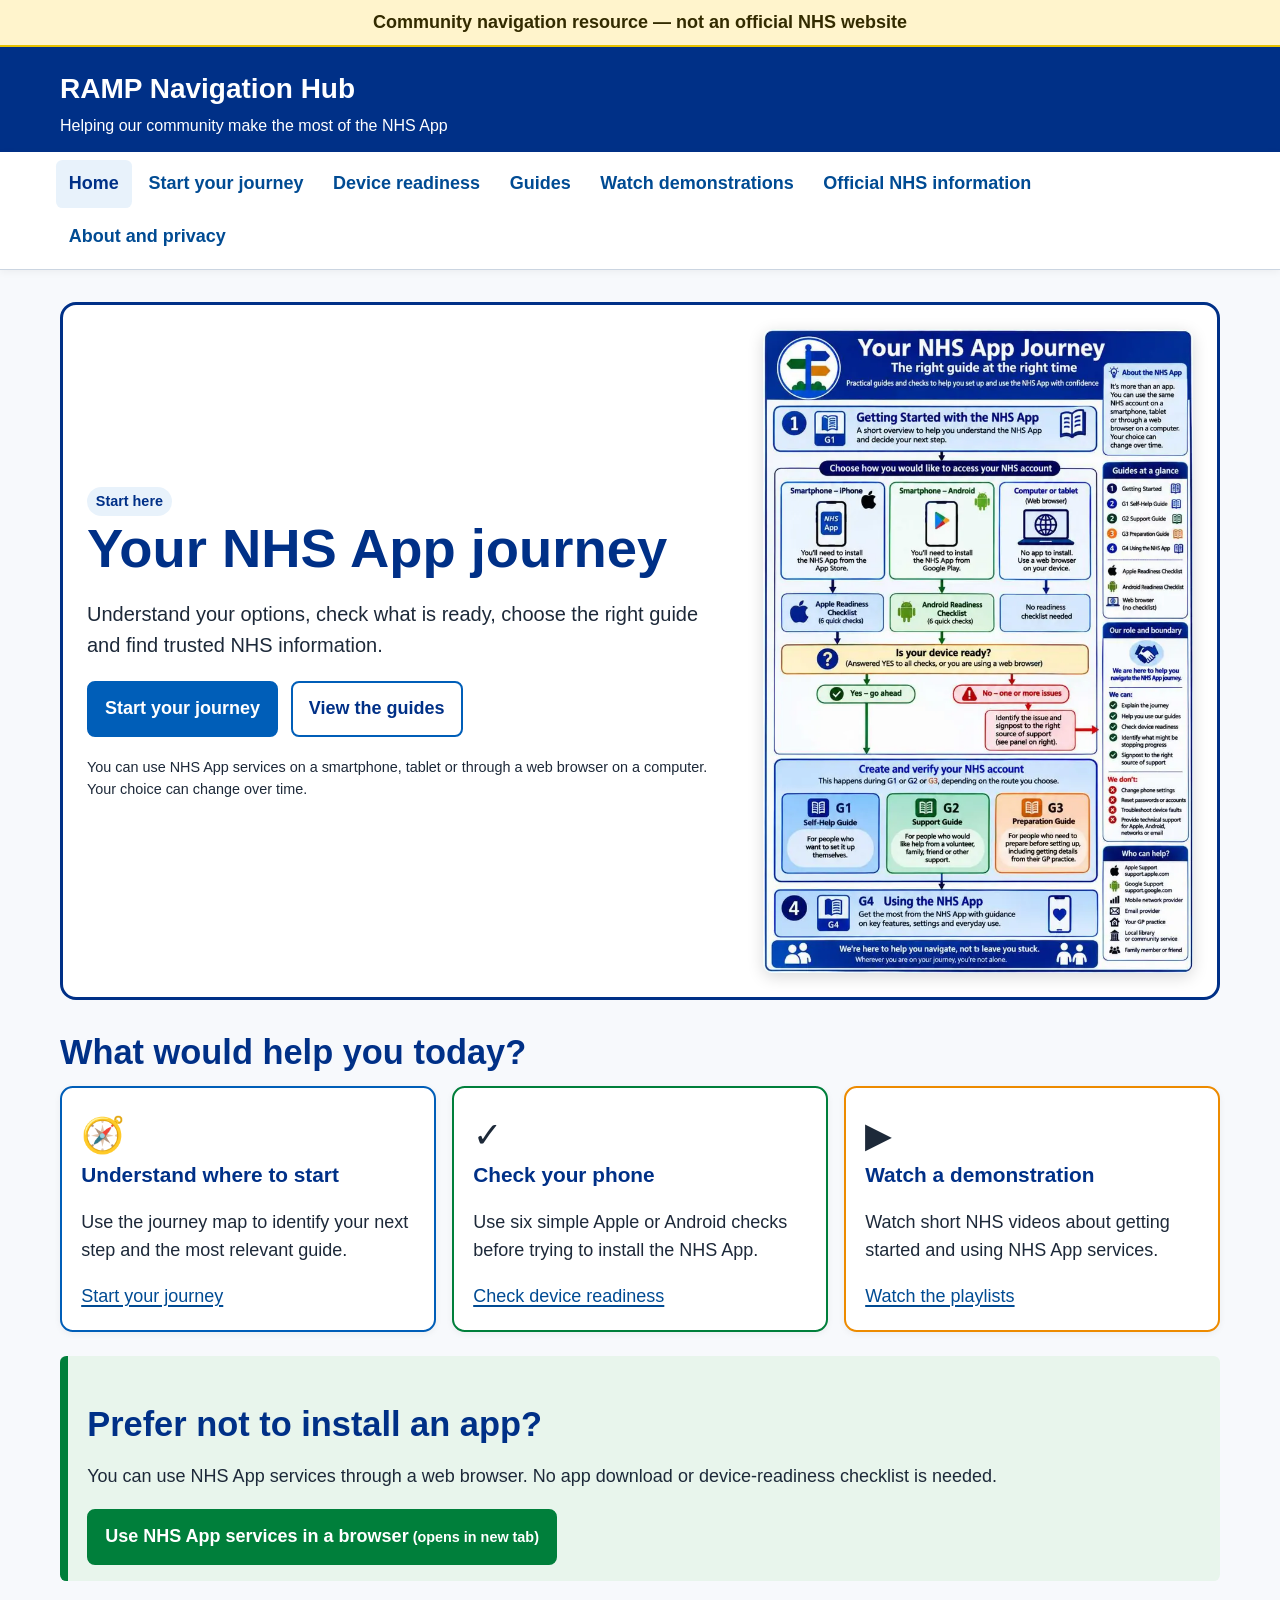
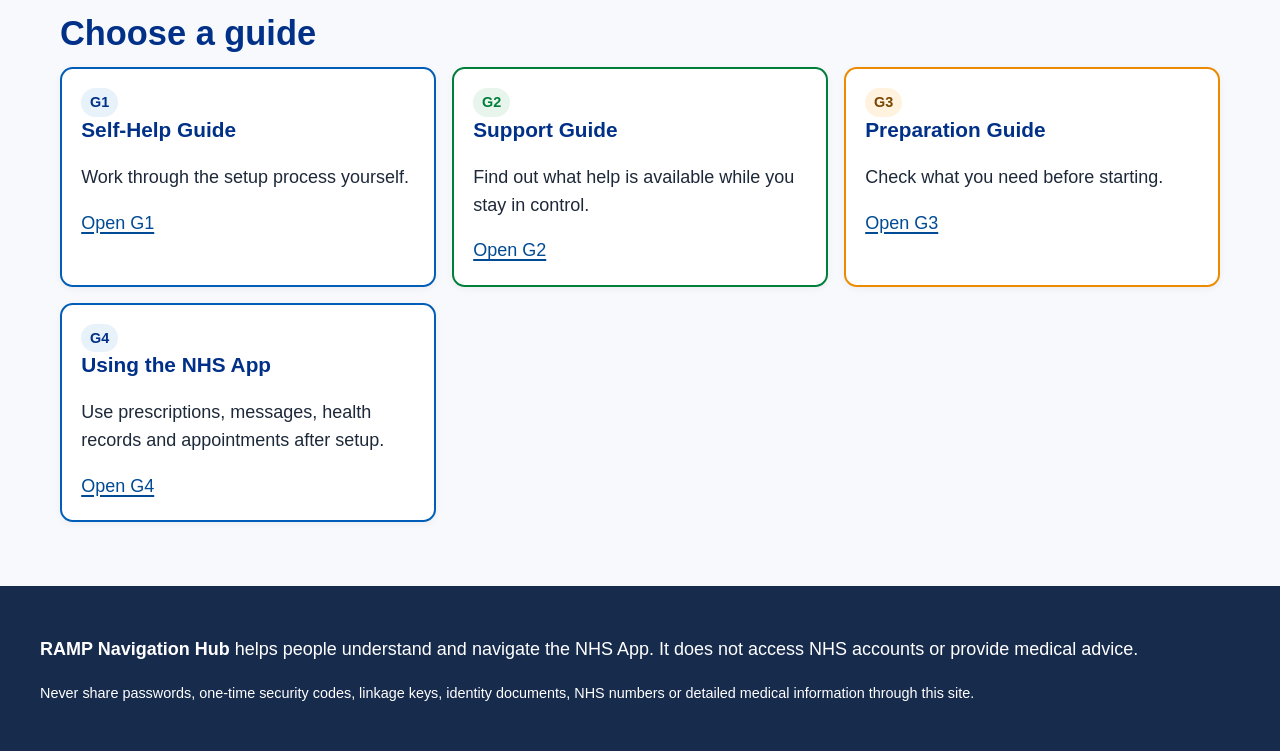
==== commit 2d829cd8: "Add files via upload" ====
--- a/index.html
+++ b/index.html
@@ -1,27 +1,6 @@
 <!DOCTYPE html>
-<html lang="en-GB">
-<head>
-  <meta charset="utf-8"/>
-  <meta content="width=device-width,initial-scale=1" name="viewport"/>
-  <meta content="Community guidance to help people discover, prepare for and use the NHS App." name="description"/>
-  <title>Home | RAMP Navigation Hub</title>
-  <link href="assets/css/styles.css" rel="stylesheet"/>
-</head>
-<body>
-  <a class="skip" href="#main">Skip to main content</a>
-  <div class="notice">Community navigation resource — not an official NHS website</div>
-  <header class="site-header"><div class="topbar"><div class="brand">RAMP Navigation Hub</div><p class="tagline">Helping our community make the most of the NHS App</p></div></header>
-  <nav aria-label="Main navigation" class="nav"><div class="nav-inner"><a aria-current="page" href="index.html">Home</a><a href="journey.html">Start your journey</a><a href="readiness.html">Device readiness</a><a href="guides.html">Guides</a><a href="videos.html">Watch demonstrations</a><a href="resources.html">Official NHS information</a><a href="about.html">About and privacy</a></div></nav>
-  <main id="main">
-    <section class="hero">
-      <div><span class="badge">Start here</span><h1>Your NHS App journey</h1><p class="lead">Understand your options, check what is ready, choose the right guide and find trusted NHS information.</p><div class="actions"><a class="button" href="journey.html">Start your journey</a><a class="button secondary" href="guides.html">View the guides</a></div><p class="small">You can use NHS App services on a smartphone, tablet or through a web browser on a computer. Your choice can change over time.</p></div>
-      <img alt="Preview of the Your NHS App Journey guide" decoding="async" fetchpriority="high" loading="eager" src="assets/images/your-nhs-app-journey.webp"/>
-    </section>
-    <h2>What would help you today?</h2><div class="grid"><article class="card blue"><div class="icon-route">🧭</div><h3>Understand where to start</h3><p>Use the journey map to identify your next step and the most relevant guide.</p><a href="journey.html">Start your journey</a></article><article class="card green"><div class="icon-route">✓</div><h3>Check your phone</h3><p>Use six simple Apple or Android checks before trying to install the NHS App.</p><a href="readiness.html">Check device readiness</a></article><article class="card orange"><div class="icon-route">▶</div><h3>Watch a demonstration</h3><p>Watch short NHS videos about getting started and using NHS App services.</p><a href="videos.html">Watch the playlists</a></article></div>
-    <div class="callout green"><h2>Prefer not to install an app?</h2><p>You can use NHS App services through a web browser. No app download or device-readiness checklist is needed.</p><a class="button green" href="https://www.nhsapp.service.nhs.uk/" rel="noopener" target="_blank">Use NHS App services in a browser</a></div>
-    <h2>Choose a guide</h2><div class="grid"><article class="card blue"><span class="badge">G1</span><h3>Self-Help Guide</h3><p>Work through the setup process yourself.</p><a href="guides.html#g1">Open G1</a></article><article class="card green"><span class="badge green">G2</span><h3>Support Guide</h3><p>Find out what help is available while you stay in control.</p><a href="guides.html#g2">Open G2</a></article><article class="card orange"><span class="badge orange">G3</span><h3>Preparation Guide</h3><p>Check what you need before starting.</p><a href="guides.html#g3">Open G3</a></article><article class="card blue"><span class="badge">G4</span><h3>Using the NHS App</h3><p>Use prescriptions, messages, health records and appointments after setup.</p><a href="guides.html#g4">Open G4</a></article></div>
-  </main>
-  <footer class="footer"><div class="footer-inner"><p><strong>RAMP Navigation Hub</strong> helps people understand and navigate the NHS App. It does not access NHS accounts or provide medical advice.</p><p class="small">Never share passwords, one-time security codes, linkage keys, identity documents, NHS numbers or detailed medical information through this site.</p></div></footer>
-  <script src="assets/js/site.js"></script>
-</body>
-</html>
+
+<html lang="en-GB"><head><meta charset="utf-8"/><meta content="width=device-width,initial-scale=1" name="viewport"/><meta content="Community guidance to help people discover, prepare for and use the NHS App." name="description"/><title>Home | RAMP Navigation Hub</title><link href="assets/css/styles.css" rel="stylesheet"/></head><body><a class="skip" href="#main">Skip to main content</a><div class="notice">Community navigation resource — not an official NHS website</div><header class="site-header"><div class="topbar"><div class="brand">RAMP Navigation Hub</div><p class="tagline">Helping our community make the most of the NHS App</p></div></header><nav aria-label="Main navigation" class="nav"><div class="nav-inner"><a aria-current="page" href="index.html">Home</a><a href="journey.html">Start your journey</a><a href="readiness.html">Device readiness</a><a href="guides.html">Guides</a><a href="videos.html">Watch demonstrations</a><a href="resources.html">Official NHS information</a><a href="about.html">About and privacy</a></div></nav><main id="main"><section class="hero"><div><span class="badge">Start here</span><h1>Your NHS App journey</h1><p class="lead">Understand your options, check what is ready, choose the right guide and find trusted NHS information.</p><div class="actions"><a class="button" href="journey.html">Start your journey</a><a class="button secondary" href="guides.html">View the guides</a></div><p class="small">You can use NHS App services on a smartphone, tablet or through a web browser on a computer. Your choice can change over time.</p></div><img alt="Preview of the Your NHS App Journey guide" decoding="async" fetchpriority="high" height="1080" loading="eager" src="assets/images/your-nhs-app-journey.webp" width="720"/></section>
+<h2>What would help you today?</h2><div class="grid"><article class="card blue"><div class="icon-route">🧭</div><h3>Understand where to start</h3><p>Use the journey map to identify your next step and the most relevant guide.</p><a href="journey.html">Start your journey</a></article><article class="card green"><div class="icon-route">✓</div><h3>Check your phone</h3><p>Use six simple Apple or Android checks before trying to install the NHS App.</p><a href="readiness.html">Check device readiness</a></article><article class="card orange"><div class="icon-route">▶</div><h3>Watch a demonstration</h3><p>Watch short NHS videos about getting started and using NHS App services.</p><a href="videos.html">Watch the playlists</a></article></div>
+<div class="callout green"><h2>Prefer not to install an app?</h2><p>You can use NHS App services through a web browser. No app download or device-readiness checklist is needed.</p><a class="button green" href="https://www.nhsapp.service.nhs.uk/" rel="noopener" target="_blank">Use NHS App services in a browser</a></div>
+<h2>Choose a guide</h2><div class="grid"><article class="card blue"><span class="badge">G1</span><h3>Self-Help Guide</h3><p>Work through the setup process yourself.</p><a href="guides.html#g1">Open G1</a></article><article class="card green"><span class="badge green">G2</span><h3>Support Guide</h3><p>Find out what help is available while you stay in control.</p><a href="guides.html#g2">Open G2</a></article><article class="card orange"><span class="badge orange">G3</span><h3>Preparation Guide</h3><p>Check what you need before starting.</p><a href="guides.html#g3">Open G3</a></article><article class="card blue"><span class="badge">G4</span><h3>Using the NHS App</h3><p>Use prescriptions, messages, health records and appointments after setup.</p><a href="guides.html#g4">Open G4</a></article></div></main><footer class="footer"><div class="footer-inner"><p><strong>RAMP Navigation Hub</strong> helps people understand and navigate the NHS App. It does not access NHS accounts or provide medical advice.</p><p class="small">Never share passwords, one-time security codes, linkage keys, identity documents, NHS numbers or detailed medical information through this site.</p></div></footer><script src="assets/js/site.js"></script></body></html>
--- a/assets/css/styles.css
+++ b/assets/css/styles.css
@@ -1,3 +1,5 @@
+
 :root{--navy:#003087;--blue:#005eb8;--pale:#e8f2fb;--green:#007f3b;--pale-green:#e8f5ec;--orange:#ed8b00;--pale-orange:#fff3df;--purple:#4c1d95;--ink:#1d2939;--muted:#475467;--line:#cbd5e1;--bg:#f7f9fc;--white:#fff;--focus:#ffdd00}
-*{box-sizing:border-box}html{scroll-behavior:smooth}body{margin:0;font-family:Arial,Helvetica,sans-serif;color:var(--ink);background:var(--bg);line-height:1.55;font-size:18px}a{color:#004b93;text-decoration-thickness:2px;text-underline-offset:3px}a:hover{text-decoration-thickness:3px}a:focus,button:focus{outline:4px solid var(--focus);outline-offset:3px}.skip{position:absolute;left:-9999px}.skip:focus{left:1rem;top:1rem;background:#fff;padding:.7rem;z-index:1000}.site-header{background:var(--navy);color:#fff}.topbar{max-width:1200px;margin:auto;padding:1.25rem 1.25rem .8rem}.brand{font-size:1.75rem;font-weight:800}.tagline{margin:.2rem 0 0;font-size:1rem}.notice{background:#fff4cc;color:#332b00;border-bottom:2px solid #e6c200;padding:.55rem 1rem;text-align:center;font-weight:700}.nav{background:#fff;border-bottom:1px solid var(--line);box-shadow:0 2px 8px rgba(0,0,0,.05)}.nav-inner{max-width:1200px;margin:auto;display:flex;flex-wrap:wrap;gap:.25rem;padding:.5rem 1rem}.nav a{display:block;padding:.65rem .8rem;border-radius:.4rem;text-decoration:none;font-weight:700}.nav a[aria-current=page],.nav a:hover{background:var(--pale);color:var(--navy)}main{max-width:1200px;margin:auto;padding:2rem 1.25rem 4rem}h1{font-size:clamp(2rem,5vw,3.4rem);line-height:1.1;color:var(--navy);margin:.2rem 0 1rem}h2{font-size:clamp(1.5rem,3vw,2.15rem);line-height:1.2;color:var(--navy);margin:2rem 0 .8rem}h3{font-size:1.3rem;line-height:1.25}.lead{font-size:1.25rem;max-width:860px}.hero{display:grid;grid-template-columns:1.2fr .8fr;gap:2rem;align-items:center;background:#fff;border:3px solid var(--navy);border-radius:1rem;padding:1.5rem}.hero img{display:block;width:100%;max-width:420px;height:auto;object-fit:contain;margin-inline:auto;border-radius:.6rem;box-shadow:0 4px 16px rgba(0,0,0,.15)}.actions{display:flex;flex-wrap:wrap;gap:.8rem;margin:1.2rem 0}.button{display:inline-block;background:var(--blue);color:#fff!important;text-decoration:none;padding:.75rem 1rem;border-radius:.5rem;font-weight:800;border:2px solid var(--blue)}.button:hover{background:var(--navy)}.button.secondary{background:#fff;color:var(--navy)!important}.button.green{background:var(--green);border-color:var(--green)}.button.orange{background:var(--orange);border-color:var(--orange);color:#1f1f1f!important}.grid{display:grid;grid-template-columns:repeat(3,minmax(0,1fr));gap:1rem}.grid.two{grid-template-columns:repeat(2,minmax(0,1fr))}.card{background:#fff;border:2px solid var(--line);border-radius:.8rem;padding:1.2rem;box-shadow:0 2px 7px rgba(0,0,0,.05)}.card h3{margin-top:0;color:var(--navy)}.card.blue{border-color:var(--blue)}.card.green{border-color:var(--green)}.card.orange{border-color:var(--orange)}.card img{width:100%;height:250px;object-fit:contain;background:#eef2f6;border-radius:.4rem}.badge{display:inline-block;padding:.2rem .55rem;border-radius:999px;background:var(--pale);color:var(--navy);font-size:.9rem;font-weight:800}.badge.green{background:var(--pale-green);color:var(--green)}.badge.orange{background:var(--pale-orange);color:#7a4500}.callout{border-left:8px solid var(--blue);background:var(--pale);padding:1rem 1.2rem;margin:1.5rem 0;border-radius:.4rem}.callout.warning{border-color:var(--orange);background:var(--pale-orange)}.callout.green{border-color:var(--green);background:var(--pale-green)}.checklist{list-style:none;padding:0}.checklist li{margin:.5rem 0;padding-left:2rem;position:relative}.checklist li:before{content:'✓';position:absolute;left:0;color:var(--green);font-weight:900}.steps{counter-reset:step;list-style:none;padding:0;display:grid;gap:.9rem}.steps li{counter-increment:step;background:#fff;border:2px solid var(--line);border-radius:.7rem;padding:1rem 1rem 1rem 4rem;position:relative}.steps li:before{content:counter(step);position:absolute;left:1rem;top:.8rem;width:2.2rem;height:2.2rem;border-radius:50%;background:var(--navy);color:#fff;display:grid;place-items:center;font-weight:900}.resource-list{display:grid;gap:.8rem}.resource{background:#fff;border:1px solid var(--line);border-radius:.6rem;padding:1rem}.resource h3{margin:.1rem 0 .4rem}.meta{color:var(--muted);font-size:.95rem}.video-wrap{position:relative;padding-bottom:56.25%;height:0;overflow:hidden;border-radius:.7rem;background:#111}.video-wrap iframe{position:absolute;inset:0;width:100%;height:100%;border:0}.video-list{padding-left:1.3rem}.video-list li{margin:.6rem 0}.table-wrap{overflow-x:auto}.sources{width:100%;border-collapse:collapse;background:#fff;font-size:.95rem}.sources th,.sources td{border:1px solid var(--line);padding:.65rem;vertical-align:top}.sources th{background:var(--navy);color:#fff;text-align:left}.footer{background:#172b4d;color:#fff;padding:2rem 1rem}.footer-inner{max-width:1200px;margin:auto}.footer a{color:#fff}.small{font-size:.9rem}.icon-route{font-size:2.2rem}.breadcrumbs{font-size:.95rem;margin-bottom:1rem}.breadcrumbs a{color:var(--muted)}@media(max-width:850px){body{font-size:17px}.hero,.grid,.grid.two{grid-template-columns:1fr}.card img{height:auto}.nav-inner{display:block}.nav a{border-radius:0}.hero{padding:1rem}}@media print{.nav,.notice,.actions,.skip{display:none}body{background:#fff;font-size:12pt}.card,.hero{box-shadow:none;break-inside:avoid}main{max-width:none;padding:0}}
+*{box-sizing:border-box}html{scroll-behavior:smooth}body{margin:0;font-family:Arial,Helvetica,sans-serif;color:var(--ink);background:var(--bg);line-height:1.55;font-size:18px}a{color:#004b93;text-decoration-thickness:2px;text-underline-offset:3px}a:hover{text-decoration-thickness:3px}a:focus,button:focus{outline:4px solid var(--focus);outline-offset:3px}.skip{position:absolute;left:-9999px}.skip:focus{left:1rem;top:1rem;background:#fff;padding:.7rem;z-index:1000}.site-header{background:var(--navy);color:#fff}.topbar{max-width:1200px;margin:auto;padding:1.25rem 1.25rem .8rem}.brand{font-size:1.75rem;font-weight:800}.tagline{margin:.2rem 0 0;font-size:1rem}.notice{background:#fff4cc;color:#332b00;border-bottom:2px solid #e6c200;padding:.55rem 1rem;text-align:center;font-weight:700}.nav{background:#fff;border-bottom:1px solid var(--line);box-shadow:0 2px 8px rgba(0,0,0,.05)}.nav-inner{max-width:1200px;margin:auto;display:flex;flex-wrap:wrap;gap:.25rem;padding:.5rem 1rem}.nav a{display:block;padding:.65rem .8rem;border-radius:.4rem;text-decoration:none;font-weight:700}.nav a[aria-current=page],.nav a:hover{background:var(--pale);color:var(--navy)}main{max-width:1200px;margin:auto;padding:2rem 1.25rem 4rem}h1{font-size:clamp(2rem,5vw,3.4rem);line-height:1.1;color:var(--navy);margin:.2rem 0 1rem}h2{font-size:clamp(1.5rem,3vw,2.15rem);line-height:1.2;color:var(--navy);margin:2rem 0 .8rem}h3{font-size:1.3rem;line-height:1.25}.lead{font-size:1.25rem;max-width:860px}.hero{display:grid;grid-template-columns:1.2fr .8fr;gap:2rem;align-items:center;background:#fff;border:3px solid var(--navy);border-radius:1rem;padding:1.5rem}.hero img{display:block;width:100%;max-width:100%;height:auto;object-fit:contain;border-radius:.6rem;box-shadow:0 4px 16px rgba(0,0,0,.15)}.actions{display:flex;flex-wrap:wrap;gap:.8rem;margin:1.2rem 0}.button{display:inline-block;background:var(--blue);color:#fff!important;text-decoration:none;padding:.75rem 1rem;border-radius:.5rem;font-weight:800;border:2px solid var(--blue)}.button:hover{background:var(--navy)}.button.secondary{background:#fff;color:var(--navy)!important}.button.green{background:var(--green);border-color:var(--green)}.button.orange{background:var(--orange);border-color:var(--orange);color:#1f1f1f!important}.grid{display:grid;grid-template-columns:repeat(3,minmax(0,1fr));gap:1rem}.grid.two{grid-template-columns:repeat(2,minmax(0,1fr))}.card{background:#fff;border:2px solid var(--line);border-radius:.8rem;padding:1.2rem;box-shadow:0 2px 7px rgba(0,0,0,.05)}.card h3{margin-top:0;color:var(--navy)}.card.blue{border-color:var(--blue)}.card.green{border-color:var(--green)}.card.orange{border-color:var(--orange)}.card img{width:100%;height:250px;object-fit:contain;background:#eef2f6;border-radius:.4rem}.badge{display:inline-block;padding:.2rem .55rem;border-radius:999px;background:var(--pale);color:var(--navy);font-size:.9rem;font-weight:800}.badge.green{background:var(--pale-green);color:var(--green)}.badge.orange{background:var(--pale-orange);color:#7a4500}.callout{border-left:8px solid var(--blue);background:var(--pale);padding:1rem 1.2rem;margin:1.5rem 0;border-radius:.4rem}.callout.warning{border-color:var(--orange);background:var(--pale-orange)}.callout.green{border-color:var(--green);background:var(--pale-green)}.checklist{list-style:none;padding:0}.checklist li{margin:.5rem 0;padding-left:2rem;position:relative}.checklist li:before{content:'✓';position:absolute;left:0;color:var(--green);font-weight:900}.steps{counter-reset:step;list-style:none;padding:0;display:grid;gap:.9rem}.steps li{counter-increment:step;background:#fff;border:2px solid var(--line);border-radius:.7rem;padding:1rem 1rem 1rem 4rem;position:relative}.steps li:before{content:counter(step);position:absolute;left:1rem;top:.8rem;width:2.2rem;height:2.2rem;border-radius:50%;background:var(--navy);color:#fff;display:grid;place-items:center;font-weight:900}.resource-list{display:grid;gap:.8rem}.resource{background:#fff;border:1px solid var(--line);border-radius:.6rem;padding:1rem}.resource h3{margin:.1rem 0 .4rem}.meta{color:var(--muted);font-size:.95rem}.video-wrap{position:relative;padding-bottom:56.25%;height:0;overflow:hidden;border-radius:.7rem;background:#111}.video-wrap iframe{position:absolute;inset:0;width:100%;height:100%;border:0}.video-list{padding-left:1.3rem}.video-list li{margin:.6rem 0}.table-wrap{overflow-x:auto}.sources{width:100%;border-collapse:collapse;background:#fff;font-size:.95rem}.sources th,.sources td{border:1px solid var(--line);padding:.65rem;vertical-align:top}.sources th{background:var(--navy);color:#fff;text-align:left}.footer{background:#172b4d;color:#fff;padding:2rem 1rem}.footer-inner{max-width:1200px;margin:auto}.footer a{color:#fff}.small{font-size:.9rem}.icon-route{font-size:2.2rem}.breadcrumbs{font-size:.95rem;margin-bottom:1rem}.breadcrumbs a{color:var(--muted)}@media(max-width:850px){body{font-size:17px}.hero,.grid,.grid.two{grid-template-columns:1fr}.card img{height:auto}.nav-inner{display:block}.nav a{border-radius:0}.hero{padding:1rem}}@media print{.nav,.notice,.actions,.skip{display:none}body{background:#fff;font-size:12pt}.card,.hero{box-shadow:none;break-inside:avoid}main{max-width:none;padding:0}}
+
 .video-placeholder{min-height:260px;border-radius:.7rem;background:#eef2f6;border:2px solid var(--line);display:flex;flex-direction:column;align-items:center;justify-content:center;text-align:center;padding:1.5rem}.video-placeholder p{max-width:34rem;margin:.35rem auto}.video-placeholder .button{font:inherit;cursor:pointer}.video-wrap{margin-top:1rem}
